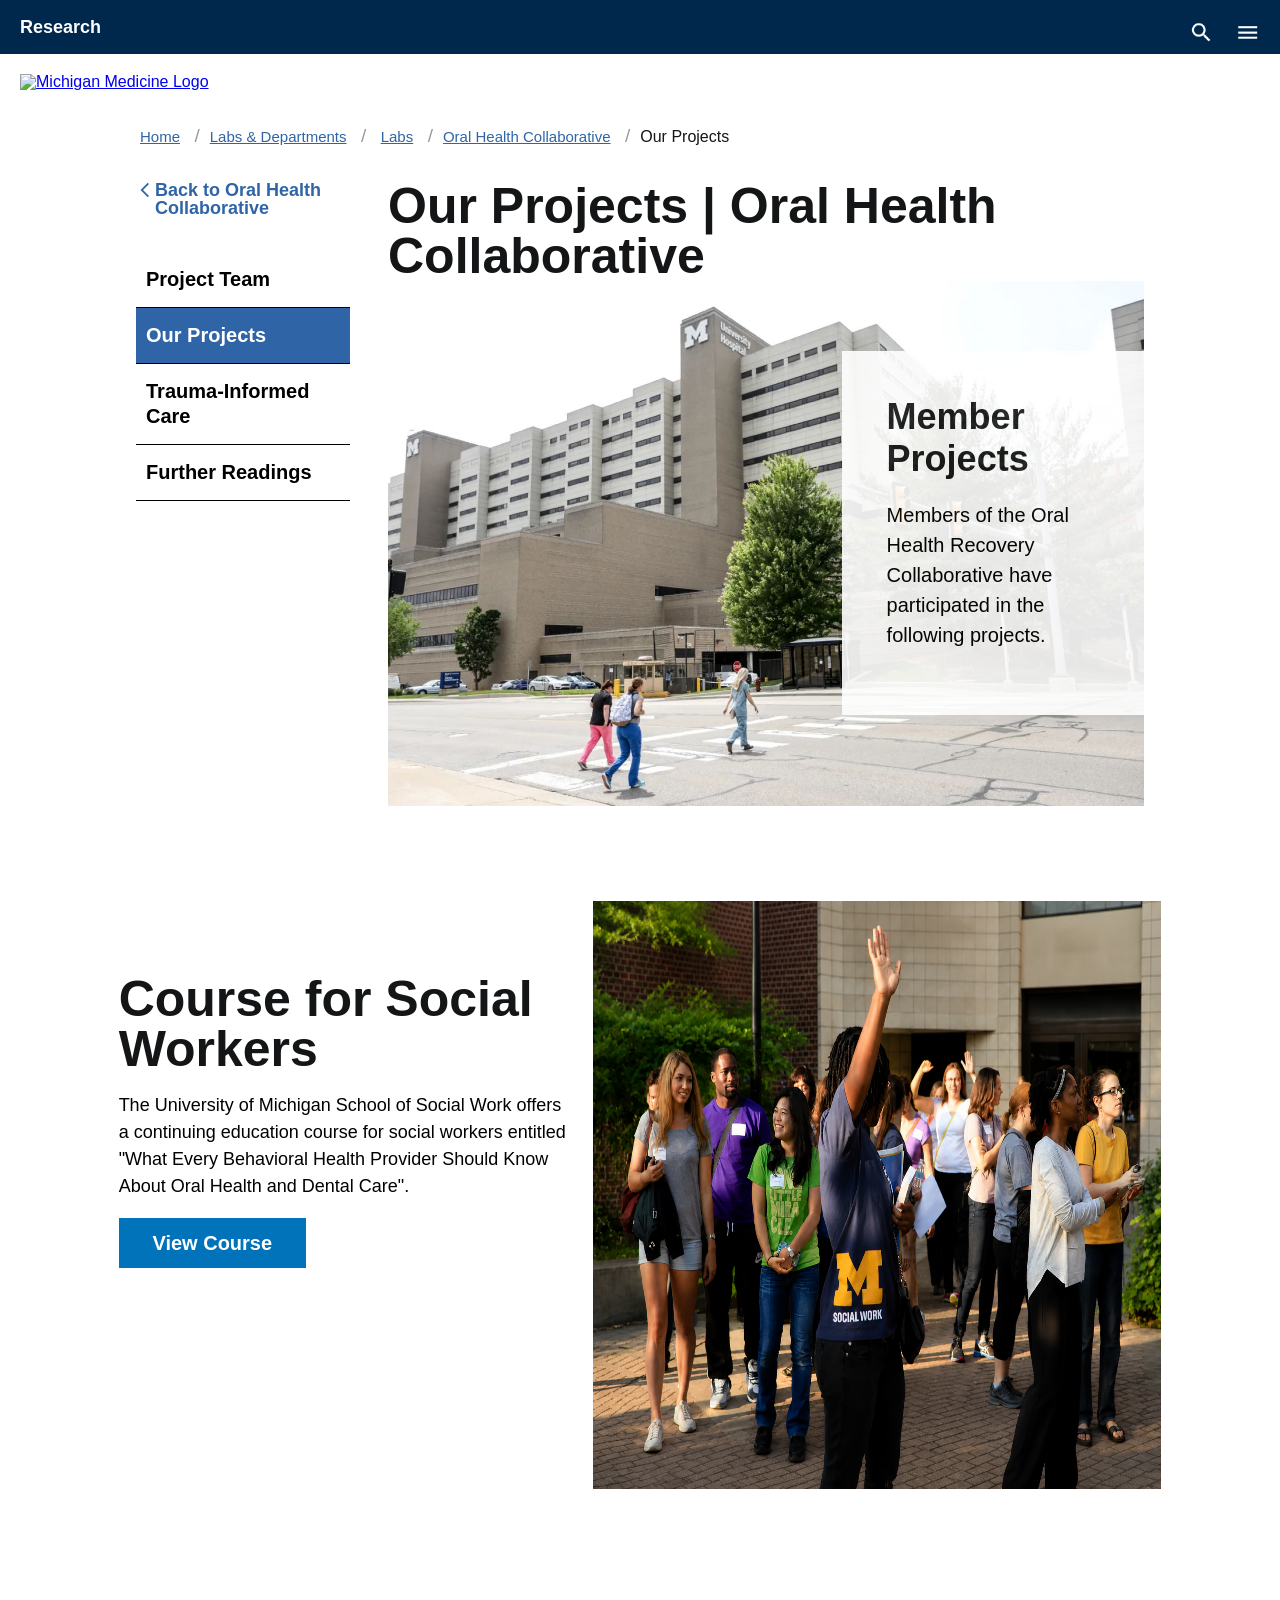
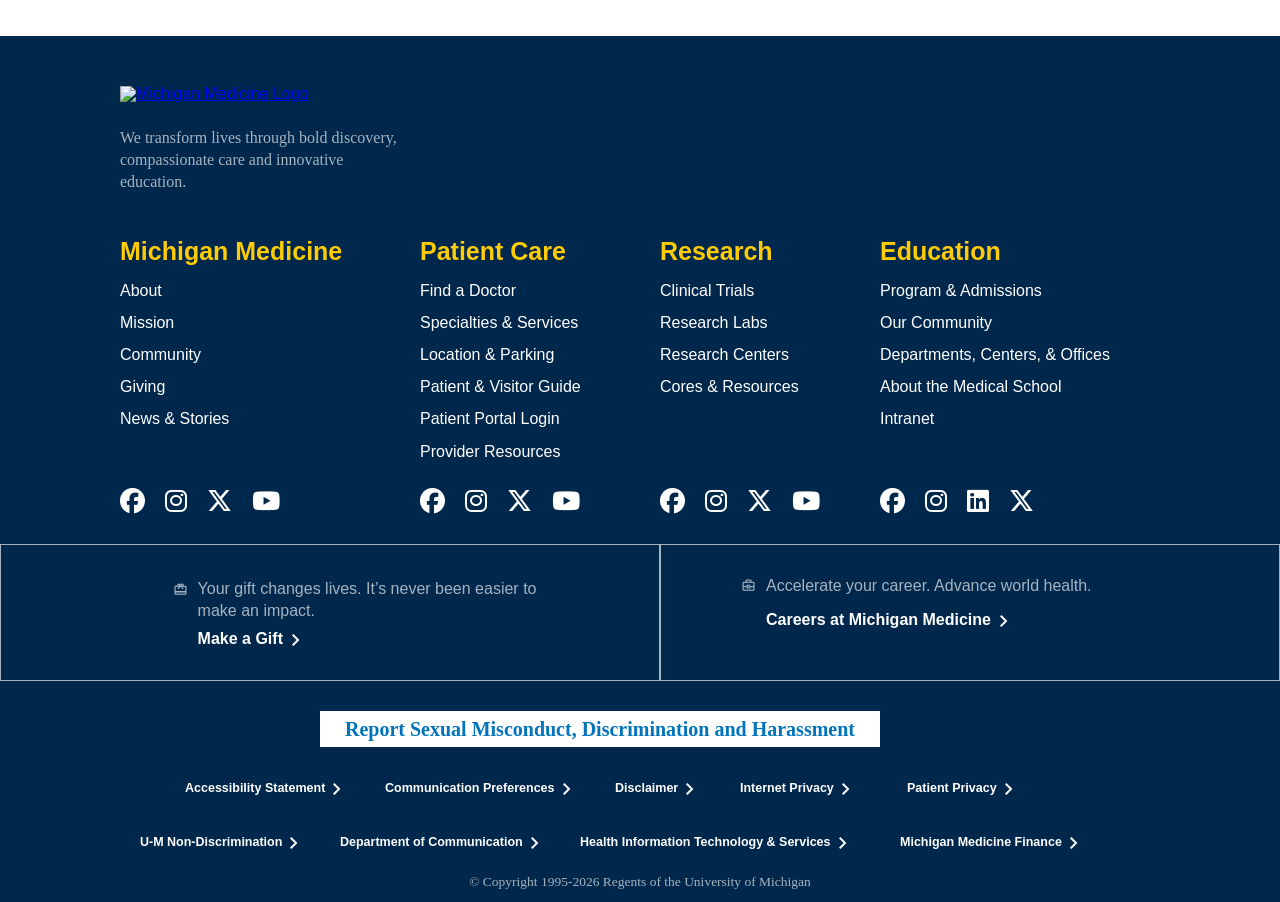
==== projects.html @ f8be5706 "Got started on the projects page" ====
<!DOCTYPE html>
<html lang="en">
<head>
    <meta charset="UTF-8">
    <meta name="viewport" content="width=device-width, initial-scale=1.0">
    <link href="https://cdnjs.cloudflare.com/ajax/libs/font-awesome/5.15.4/css/all.min.css" rel="stylesheet">
    <link rel="stylesheet" href="css/html5reset.css">
    <link rel="stylesheet" href="css/style.css">
    <link rel="stylesheet" href="css/child_style.css">
    <link rel="stylesheet" href="css/projects.css">
    <link rel="stylesheet" href="https://fonts.googleapis.com/css2?family=Material+Symbols+Outlined:opsz,wght,FILL,GRAD@24,400,0,0&icon_names=arrow_back_ios_new,auto_stories,biotech,business_center,clinical_notes,dentistry,diversity_3,keyboard_arrow_right,redeem" />
    <link rel="stylesheet" href="https://cdnjs.cloudflare.com/ajax/libs/font-awesome/6.7.2/css/all.min.css">
    <title>Team Page</title>
</head>
<body>
    <div class="skip"><a href="#main">Skip to Main Content</a></div>
    <header>
        <nav id="top_nav">
            <ul>
                <li><a href = "https://www.uofmhealth.org/" class="patient_care">Research</a></li>
                <li><img src="images/search_menu.png" style="height: 30px; float:right; margin-bottom: 50px; margin-right: 15px;"/></li>
            </ul>
        </nav>
    <a id="header_img" href="https://medresearch.umich.edu/"><img src="https://medresearch.umich.edu/themes/custom/outline_frontend/logo-research.svg" alt="Michigan Medicine Logo"class="med_logo" style="max-width: 90%;"/></a>
    </header>
    <main id="main">
      <div>
       <nav id="site_nav">
        <ul>
          <li><a href="https://www.uofmhealth.org/" style="text-decoration: underline;">Home</a> </li>
          <li><a href="https://medresearch.umich.edu/labs-departments" style="text-decoration: underline;">Labs & Departments</a> </li>
          <li><a href="https://medresearch.umich.edu/labs-departments/labs" style="text-decoration: underline;">Labs</a> </li>
          <li><a href="index.html" style="text-decoration: underline;">Oral Health Collaborative</a> </li>
          <li id="current"><di>Our Projects</di></li>
        </ul>
       </nav>
      </div>
      <div class="child_summary">
        <div class="project_nav">
            <a id="home_nav_link" href="index.html"><div id="home_nav"><span id="home_arrow" class="material-symbols-outlined">arrow_back_ios_new</span><h2 id="home_nav_text">Back to Oral Health Collaborative</h2></div></a>
            <ul class="nav_list">
                <li><a href="team.html">Project Team</a></li>
                <li class="current_page"><a href="#">Our Projects</a></li>
                <li><a href="trauma.html">Trauma-Informed Care</a></li>
                <li><a href="reading.html">Further Readings</a></li>
            </ul>
        </div>
        <div id="main_summary">
            <h1 id="page_title">Our Projects | Oral Health Collaborative</h1>
            <div id="child_info"><h2>Member Projects</h2> <p>Members of the Oral Health Recovery Collaborative have participated in the following projects.</p></div>
            <img id ="child_img" src="images/hospital image 2.jpg" alt="University Hospital Building."  style="width:100%"/>
        </div>
      </div>
     <div id="main_content"> 
      <div class="sec_info" id="info_1">
        <h1> Course for Social Workers</h1>
        <p>The University of Michigan School of Social Work offers a continuing education course for social workers entitled "What Every Behavioral Health Provider Should Know About Oral Health and Dental Care". </p>
         <a class="button_link" href="https://ssw.umich.edu/r/oralhealth">View Course</a>
      </div>
      <img class="link_img" id="img_1" src="images/social_work_2.png">
     </div>
    </main>
    <footer>
      <a id ="footer_img" href="https://medresearch.umich.edu/"><img src="https://www.uofmhealth.org/themes/custom/outline_frontend/mm-logo-white-text.svg" alt="Michigan Medicine Logo"style="width:100%;height:auto;"/></a>
      <p id="footer_desc">We transform lives through bold discovery, compassionate care and innovative education.</p>
      <div class="footer_links" id="footer_links1" >
       <a class="footer_link" href="https://www.michiganmedicine.org/?pk_vid=21d62dbc5dc6ab0d1781115721bd1e54">Michigan Medicine</a>
       <ul>
         <li><a class="footer_list_link" href="https://www.michiganmedicine.org/about-us?pk_vid=21d62dbc5dc6ab0d1781124809df3d0a">About</a></li>
         <li><a class="footer_list_link" href="https://www.michiganmedicine.org/michigan-medicine-mission?pk_vid=21d62dbc5dc6ab0d1781126152df3d0a">Mission</a></li>
         <li><a class="footer_list_link" href="https://www.michiganmedicine.org/community?pk_vid=21d62dbc5dc6ab0d1781126243df3d0a">Community</a></li>
         <li><a class="footer_list_link" href="https://www.michiganmedicine.org/giving?pk_vid=21d62dbc5dc6ab0d1781126370df3d0a">Giving</a></li>
         <li><a class="footer_list_link" href="https://www.michiganmedicine.org/giving?pk_vid=21d62dbc5dc6ab0d1781126370df3d0a">News & Stories</a></li>
       </ul>
       <di class="social_media"><a href="https://www.facebook.com/MichiganMedicine/?ref=page_internal"><i class="fa-brands fa-facebook"></i></a><a href="https://www.instagram.com/umichmedicine/"><i class="fa-brands fa-instagram"></i></a><a href="https://twitter.com/umichmedicine"><i class="fa-brands fa-x-twitter"></i></a><a href="https://www.youtube.com/c/MichiganMedicine"><i class="fa-brands fa-youtube"></i></a></di>
      </div>
      <div class="footer_links" id="footer_links2">
       <a class="footer_link" href="https://www.michiganmedicine.org/?pk_vid=21d62dbc5dc6ab0d1781115721bd1e54">Patient Care</a>
       <ul>
         <li><a class="footer_list_link" href="https://www.uofmhealth.org/find-a-doctor">Find a Doctor</a></li>
         <li><a class="footer_list_link" href="https://www.uofmhealth.org/our-care/specialties-services">Specialties & Services</a></li>
         <li><a class="footer_list_link" href="https://www.uofmhealth.org/locations-parking">Location & Parking</a></li>
         <li><a class="footer_list_link" href="https://www.uofmhealth.org/patients-visitors">Patient & Visitor Guide</a></li>
         <li><a class="footer_list_link" href="https://www.myuofmhealth.org/MyChart-PRD/Authentication/Login">Patient Portal Login</a></li>
         <li><a class="footer_list_link" href="https://www.uofmhealth.org/provider-resources">Provider Resources</a></li>
       </ul>
       <div class="social_media"><a href="https://www.facebook.com/MichiganMedicine/?ref=page_internal"><i class="fa-brands fa-facebook"></i></a><a href="https://www.instagram.com/umichmedicine/"><i class="fa-brands fa-instagram"></i></a><a href="https://twitter.com/umichmedicine"><i class="fa-brands fa-x-twitter"></i></a><a href="https://www.youtube.com/c/MichiganMedicine"><i class="fa-brands fa-youtube"></i></a></div>
      </div>
      <div class="footer_links" id="footer_links3">
       <a class="footer_link" href="https://medresearch.umich.edu/?pk_vid=21d62dbc5dc6ab0d1781129805df3d0a">Research</a>
       <ul>
         <li><a class="footer_list_link" href="https://medresearch.umich.edu/clinical-studies?pk_vid=21d62dbc5dc6ab0d1781129829df3d0a">Clinical Trials</a></li>
         <li><a class="footer_list_link" href="https://medresearch.umich.edu/labs-departments/labs?pk_vid=21d62dbc5dc6ab0d1781129979df3d0a">Research Labs</a></li>
         <li><a class="footer_list_link" href="https://medresearch.umich.edu/labs-departments/centers?pk_vid=21d62dbc5dc6ab0d1781130018df3d0a">Research Centers</a></li>
         <li><a class="footer_list_link" href="https://medresearch.umich.edu/office-research/cores-resources?pk_vid=21d62dbc5dc6ab0d1781130071df3d0a">Cores & Resources</a></li>
       </ul>
       <div class="social_media"><a href="https://www.facebook.com/MichiganMedicine/?ref=page_internal"><i class="fa-brands fa-facebook"></i></a><a href="https://www.instagram.com/umichmedicine/"><i class="fa-brands fa-instagram"></i></a><a href="https://twitter.com/umichmedicine"><i class="fa-brands fa-x-twitter"></i></a><a href="https://www.youtube.com/c/MichiganMedicine"><i class="fa-brands fa-youtube"></i></a></div>
      </div>
      <div class="footer_links" id="footer_links4">
       <a class="footer_link" href="https://medschool.umich.edu/?pk_vid=21d62dbc5dc6ab0d1781142995df3d0a">Education</a>
       <ul>
         <li><a class="footer_list_link" href="https://medschool.umich.edu/programs-admissions?pk_vid=21d62dbc5dc6ab0d1781143026df3d0a">Program & Admissions</a></li>
         <li><a class="footer_list_link" href="https://medschool.umich.edu/our-community?pk_vid=21d62dbc5dc6ab0d1781143242df3d0a">Our Community</a></li>
         <li><a class="footer_list_link" href="https://medschool.umich.edu/departments-centers-offices?pk_vid=21d62dbc5dc6ab0d1781143690df3d0a">Departments, Centers, & Offices</a></li>
         <li><a class="footer_list_link" href="https://medschool.umich.edu/about-university-michigan-medical-school?pk_vid=21d62dbc5dc6ab0d1781143901df3d0a">About the Medical School</a></li>
         <li><a class="footer_list_link" href="https://umhealth.sharepoint.com/sites/msa">Intranet</a></li>
       </ul>
       <div class="social_media"><a href="https://www.facebook.com/MichiganMedicine/?ref=page_internal"><i class="fa-brands fa-facebook"></i></a><a href="https://www.instagram.com/umichmedicine/"><i class="fa-brands fa-instagram"></i></a><a href="https://www.linkedin.com/company/university-of-michigan-medical-school"><i class="fa-brands fa-linkedin"></i></a><a href="https://twitter.com/umichmedicine"><i class="fa-brands fa-x-twitter"></i></a></div>
      </div>
      <div id="donation_link"><a href="https://www.michiganmedicine.org/giving/areas-support"><span id="donation_icon"class="material-symbols-outlined">redeem</span><p>Your gift changes lives. It’s never been easier to make an impact.</p><h3 class="middle_links" id="gift_text">Make a Gift<span class="material-symbols-outlined" id="gift_arrow">keyboard_arrow_right</span></h3></a></div>
      <div id="career_link"><a href="https://www.michiganmedicine.org/careers-michigan-medicine"><span id="career_icon" class="material-symbols-outlined">business_center</span><p>Accelerate your career. Advance world health.</p><h3 class="middle_links" id="career_text">Careers at Michigan Medicine<span class="material-symbols-outlined" id="career_arrow">keyboard_arrow_right</span></h3></a></div>
      <div id="harrassment_link"><a href="https://www.uofmhealth.org/contact-us/compliments-concerns"><h2 id="harrassment_text">Report Sexual Misconduct, Discrimination and Harassment</h2></a></div>
      <div class="last_links" id="accessibility_link"><a href="https://www.michiganmedicine.org/accessibility-statement"><h3 id="accessibility_text" class="bottom_links">Accessibility Statement<span class="material-symbols-outlined" id="accessibility_arrow">keyboard_arrow_right</span></h3></a></div>
      <div class="last_links" id="communication_link"><a href="https://www.michiganmedicine.org/managing-communication-preferences"><h3 id="communication_text" class="bottom_links">Communication Preferences<span class="material-symbols-outlined" id="communication_arrow">keyboard_arrow_right</span></h3></a></div>
      <div class="last_links" id="disclaimer_link"><a href="https://www.michiganmedicine.org/disclaimer"><h3 id="disclaimer_text" class="bottom_links">Disclaimer<span class="material-symbols-outlined" id="disclaimer_arrow">keyboard_arrow_right</span></h3></a></div>
      <div class="last_links" id="internet_link"><a href="https://www.michiganmedicine.org/internet-privacy-statement"><h3 id="internet_text" class="bottom_links">Internet Privacy<span class="material-symbols-outlined" id="internet_arrow">keyboard_arrow_right</span></h3></a></div>
      <div class="last_links" id="patient_link"><a href="https://www.uofmhealth.org/patients-visitors/patients/patient-privacy/notice-privacy-practices"><h3 id="patient_text" class="bottom_links">Patient Privacy<span class="material-symbols-outlined" id="patient_arrow">keyboard_arrow_right</span></h3></a></div>
      <div class="last_links" id="discrimination_link"><a href="https://spg.umich.edu/policy/201.35?pk_vid=f0e337a08892c6ad1746113472f3ca39"><h3 id="discrimination_text" class="bottom_links">U-M Non-Discrimination<span class="material-symbols-outlined" id="discrimination_arrow">keyboard_arrow_right</span></h3></a></div>
      <div class="last_links" id="department_link"><a href="https://www.michiganmedicine.org/michigan-medicine-department-communication"><h3 id="department_text" class="bottom_links">Department of Communication<span class="material-symbols-outlined" id="department_arrow">keyboard_arrow_right</span></h3></a></div>
      <div class="last_links" id="health_link"><a href="https://www.michiganmedicine.org/health-information-technology-services"><h3 id="health_text" class="bottom_links">Health Information Technology & Services<span class="material-symbols-outlined" id="health_arrow">keyboard_arrow_right</span></h3></a></div>
      <div class="last_links" id="finance_link"><a class="bottom_a" href="https://www.michiganmedicine.org/michigan-medicine-finance"><h3 id="finance_text" class="bottom_links">Michigan Medicine Finance<span class="material-symbols-outlined" id="finance_arrow">keyboard_arrow_right</span></h3></a></div>
      <p id="copyright_text"></p>
    </footer>
    <script>
      const harrassmentLink = document.getElementById('harrassment_link');
      const harassmentText = document.getElementById('harrassment_text');
      const copyrightText = document.getElementById('copyright_text');
      const homeNavLink = document.getElementById('home_nav_link');
      const homeNavText = document.getElementById('home_nav_text');
      const homeNavArrow = document.getElementById('home_arrow');
      const bottomLinks=document.querySelectorAll('.bottom_links');
      const middleLinks = document.querySelectorAll('.middle_links');
      middleLinks.forEach(link=>link.addEventListener('mouseenter',()=>{
        link.childNodes[1].style.paddingLeft="10px"
      }))
      middleLinks.forEach(link=>link.addEventListener('mouseleave',()=>{
        link.childNodes[1].style.paddingLeft="1px"
      }))
      bottomLinks.forEach(link=>link.addEventListener('mouseenter',()=>{
          link.childNodes[1].style.paddingLeft="5px";
      }))
      bottomLinks.forEach(link=>link.addEventListener('mouseleave',()=>{
          link.childNodes[1].style.paddingLeft="0px";
      }))
      middleLinks.forEach(link => {
       const anchor = link.closest('a');
       anchor.addEventListener('focus', () => {
        link.childNodes[1].style.paddingLeft = "10px";
       });
       anchor.addEventListener('blur', () => {
        link.childNodes[1].style.paddingLeft = "1px";
       });
      });
      bottomLinks.forEach(link => {
       const anchor = link.closest('a');
       anchor.addEventListener('focus', () => {
        link.childNodes[1].style.paddingLeft = "5px";
       });
       anchor.addEventListener('blur', () => {
        link.childNodes[1].style.paddingLeft = "0px";
       });
      });
      homeNavLink.addEventListener('mouseenter',()=>{
        homeNavArrow.style.marginLeft="-10px";
        homeNavArrow.style.color="#131516"
        homeNavText.style.color="#131516"
        homeNavText.style.textDecoration="underline";
      })
      homeNavLink.addEventListener('mouseleave',()=>{
        homeNavArrow.style.marginLeft="0px";
        homeNavArrow.style.color="#2F65A7"
        homeNavText.style.color="#2F65A7"
        homeNavText.style.textDecoration="none"
      })
       homeNavLink.addEventListener('focus',()=>{
        homeNavText.style.outlineColor="#4299E1"; 
        homeNavText.style.outlineOffset= "0px"; 
        homeNavText.style.outlineStyle= "solid";
        homeNavText.style.outlineWidth= "2.66667px";
        homeNavArrow.style.marginLeft="-10px";
        homeNavArrow.style.color="#131516"
        homeNavText.style.color="#131516"
        homeNavText.style.textDecoration="underline";
      })
      homeNavLink.addEventListener('blur',()=>{
        homeNavText.style.outlineStyle= "none";
        homeNavArrow.style.marginLeft="0px";
        homeNavArrow.style.color="#2F65A7"
        homeNavText.style.color="#2F65A7"
        homeNavText.style.textDecoration="none"
      })
      harrassmentLink.addEventListener('mouseenter',()=>{
        harassmentText.style.color="white"
        harassmentText.style.textDecoration="underline"
      })
      harrassmentLink.addEventListener('mouseleave',()=>{
        harassmentText.style.color="#0174BC"
        harassmentText.style.textDecoration="none"
      })
      harrassmentLink.addEventListener('focusin',()=>{
        harassmentText.style.color="white"
        harassmentText.style.textDecoration="underline"
      })
      harrassmentLink.addEventListener('focusout',()=>{
        harassmentText.style.color="#0174BC"
        harassmentText.style.textDecoration="none"
      })
      const copyright_year = `© Copyright 1995-${Date().slice(11,15)} Regents of the University of Michigan`;
      copyrightText.innerHTML = copyright_year;

      const siteNav = document.getElementById('site_nav')
      let isClicked = false;
      function checkWidth() {
        if (window.innerWidth <= 1000 && !isClicked) {
            siteNav.innerHTML="<ul><li id='hidden_content' onClick='changeText()'><a href='#'>. . .</a></li><li><a href='index.html' style='text-decoration: underline;''>Oral Health Collaborative</a> </li><li id='current'><di>Our Projects</di></li></ul>"
        } else {
           siteNav.innerHTML="<ul><li><a href='https://www.uofmhealth.org/'' style='text-decoration: underline;''>Home</a> </li><li><a href='https://medresearch.umich.edu/labs-departments' style='text-decoration: underline;''>Labs & Departments</a> </li> <li><a href='https://medresearch.umich.edu/labs-departments/labs' style='text-decoration: underline;''>Labs</a> </li><li><a href='index.html' style='text-decoration: underline;''>Oral Health Collaborative</a> </li><li id='current'><di>Our Projects</di></li></ul>";
        }
      }
      window.addEventListener("resize", checkWidth);
      checkWidth();
      function changeText(){
        isClicked = true;
        siteNav.innerHTML="<ul><li><a href='https://www.uofmhealth.org/'' style='text-decoration: underline;''>Home</a> </li><li><a href='https://medresearch.umich.edu/labs-departments' style='text-decoration: underline;''>Labs & Departments</a> </li> <li><a href='https://medresearch.umich.edu/labs-departments/labs' style='text-decoration: underline;''>Labs</a> </li><li><a href='index.html' style='text-decoration: underline;''>Oral Health Collaborative</a> </li><li id='current'><di>Our Projects</di></li></ul>";
      }
    </script>
</body>
</html>
---- css/style.css ----
.skip a{
     top: -65px;
     position: absolute;
}
.skip a:focus{
     top: 25px;
     position: absolute;
}
nav ul{
        text-align: left;
        padding-left: 20px;
}
nav ul a{
        font-size: 18px;
}
a:focus{
  outline-color: rgb(66, 153, 225);
  outline-offset: 0px; 
  outline-style: solid;
  outline-width: 2.66667px;
}
div:focus{
  outline-color: rgb(66, 153, 225);
  outline-offset: 0px; 
  outline-style: solid;
  outline-width: 2.66667px;
}
li:focus{
   outline-color: rgb(66, 153, 225);
   outline-offset:4.66667px;
   outline-style: solid;
   outline-width: 2.66667px;
}
.bottom_links a:focus{
   outline-color: rgb(66, 153, 225);
   outline-offset:4.66667px;
   outline-style: solid;
   outline-width: 2.66667px;
}
#header_img{
    display: inline-block;
}
#accessibility_link a,
#communication_link a,
#disclaimer_link a,
#internet_link a,
#patient_link a,
#discrimination_link a,
#department_link a,
#health_link a,
#finance_link a,
#harrassment_link a{ 
    display: inline-block;
    text-decoration: none;
}

#top_nav{
  background-color: #00274C;
  padding: 2px 0; 
  text-align: center;
}
#site_nav li a{
    font-size: 15px;
}
#site_nav li a:hover{
    color:#131516
}
#site_nav li::after{
  content: "/";
  margin: 0 10px;
  color: #989C97;
  font-size: 19px;
}
#site_nav #current::after{
    content: none;
}
#site_nav{
  padding-left: 120px;
  padding-bottom: 10px;
}
#site_nav a{
    color: #2f65a7;
    font-weight: normal;
}
#more_resources{
    font-weight: bold;
    overflow: hidden;
    float: inline-end;
    padding-right: 397px;
}
.med_logo{
    margin:20px;
}
.med_logo:focus{
   outline-color: rgb(66, 153, 225);
   outline-offset:4.66667px;
   outline-style: solid;
}
#title_hero{
    display: grid;
    grid-template-columns: 1fr 1fr .5fr 1fr 1fr 1fr 1fr 1fr;
    grid-template-rows: min-content min-content min-content; 
    padding-left: 25px;
    justify-items: end;
    align-items: start;
}
#title_text{
    padding:15px;
    grid-column:1/span 3;
    grid-row: 2/span 1;
    padding-left: 10px;
    z-index: 1;
    background-color: white;
    text-align: left;
}
.page_title{
    color: #2f65a7;
    font-size: 50px;
    padding-bottom: 5px;
}
.page_subtitle{
    padding-top: 10px;
    font-size: 20px;
    color: #131516;
}
.hero_image{
    grid-column:1/-1;
    grid-row: 1/4;
    padding-right: 20px;
    width:85%;
    height: 100%;
}
.title_description{
    color: #131516;
    font-size: 20px; 
    line-height: 33px; 
    margin: 0px;
}
#project_info{
    padding-left:120px;
    padding-top: 60px;
    padding-right:120px;
}
#info_title{
    font-size: 45px;
}
.info_description{
   padding-top: 20px;
   font-size: 20px; 
   line-height: 33px; 
}
#project_inquiries{
   padding-top: 30px;
   font-size: 20px; 
   line-height: 33px; 
   padding-left: 50px; 
   list-style-type: none;
}
#project_inquiries li{
    color: #131516;
    font-size: 20px;
    line-height: 33px;
    padding-bottom: 20px;
}
#project_inquiries li:last-child{
    padding-bottom: 75px;
}

#project_links{
    background-color: #eaf2f4;
    display: grid;
    grid-template-columns: .5fr .5fr .5fr .5fr .25fr .5fr .5fr .5fr .25fr .5fr .5fr .5fr .25fr .5fr .5fr .5fr .5fr;
    grid-template-rows: min-content min-content .10fr;
    row-gap: 25px;
}
#links_title{
    grid-column: 2/span 10;
    text-align: left;
    font-size: 45px;
    padding-top: 55px;
}
.link_card{
    background-color: white;
    text-align: left;
    padding: 40px; 
    transition: 0.5s;
    position: relative;
    text-decoration: none;
    color:rgb(0, 39, 76);
}
.link_card:focus{
    background-color: rgb(1, 116, 188);
    color: white;
}
.link_card:hover{
    background-color: rgb(1, 116, 188);
    color: white;
}
.link_card:visited{
     text-decoration: none;
}
.link_card h3{
    font-size: 20px;
}
.link_card p{
    font-size: 20px; 
    line-height: 25px;
}

#link_1{
    grid-column: 2/span 3;
}
#link_2{
    grid-column: 6/ span 3;
}
#link_3{
    grid-column: 10/ span 3;
}
#link_4{
    grid-column: 14/span 3;
}

.link_card .material-symbols-outlined {
  font-variation-settings:
  'FILL' 0,
  'wght' 400,
  'GRAD' 0,
  'opsz' 48;
  font-size: 65px;
  padding-bottom: 20px;

}
#forward_arrow{
    background-color: rgb(1, 116, 188);
    color: white; 
    font-size: 30px;
    padding:8px;
    position: absolute;
    bottom:0;
    right:0;
}
footer{
    background-color: #00274C;
    display: grid;
    grid-template-columns: .3fr .5fr .25fr .30fr .3fr .55fr .5fr .5fr;
    grid-template-rows: min-content min-content 1fr .5fr min-content min-content min-content min-content;
    row-gap:30px;
}
#footer_img{
    grid-column: 2/span 2;
    grid-row:0/1;
    align-self: center;
    margin-top: 50px;
}
#footer_desc{
    color: rgba(255,255,255,.65);
    grid-column:2/span 2;
    grid-row: 2/span 1; 
    line-height: 22px;
    margin-top: -5px;
    margin-right: 20px;
    font-family: Roboto, "sans-serif";
}
footer ul{
    list-style-type: none;
    padding-left: 0px;
    text-align: left; 
    padding-bottom: 25px;
}
footer li{
   margin-bottom: 10px;
}
.footer_links{
    position: relative;
}
#footer_links1{
    grid-column: 2/ span 2;
    grid-row:3/ span 1;
}
#footer_links2{
    grid-column: 4/ span 2;
    grid-row:3/ span 1;
}
#footer_links3{
    grid-column: 6/ span 2;
    grid-row:3/ span 1;
}
#footer_links4{
    grid-column: 7/ span2;
    grid-row:3/span 1
}
.footer_link{
    color: #FFCB05;
    font-size: 25px;
    text-decoration-line: none;
    text-decoration-style: solid;
    font-style:Roboto, "sans-serif";
    font-weight: 700;
} 
.footer_list_link{
 color: white;
 text-decoration-style: solid;
 text-decoration-line: none;
 text-decoration-thickness: auto;
 font-size: 16px;
 line-height: 22.14px;

}
footer a:hover{
    text-decoration-line: underline;
}
.social_media{
    position: absolute;
    bottom: 0;
    font-size: 25px;
}
.social_media a{
   color:white; 
   margin-right: 20px;
   font-weight: 0;
}
#donation_link{
    grid-column: 1/ span 5;
    grid-row: 4/span 1;
    border: .5px solid rgba(255,255,255,.65);
    border-width: .5px;
    display: flex;
    align-items: center;
    justify-content: center;
}
#donation_link p{
    color: rgba(255,255,255,.65);
    line-height: 22px;
    grid-column: 2;
    grid-row: 1;
}
#donation_link a{
    display: grid;
    grid-template-columns: auto 1fr auto;
    grid-template-rows: auto auto;
    align-items: center;
    justify-content: center;
    width: 60%;
    margin-top:15px;
    margin-left: 80px;
    margin-bottom: 25px;
    gap: 5px;
    text-decoration: none;
}
#donation_link a:hover{
    text-decoration: none;
}
#donation_icon{
    color: rgba(255,255,255,.65);
    font-size: 15px;
    grid-column: 1;
    grid-row: 1;
    margin-bottom: 22px;
    margin-right: 5px;
}
#donation_link h3{
    grid-column: 2;
    grid-row: 2;
    margin-top: -15px;
    color: white;
}
#gift_arrow{
    padding-left: 1px;
    vertical-align: middle;
    transition: 0.25s;
}
#gift_text{
    display: inline-block;
}
#gift_text:hover {
    text-decoration: underline;
}
#career_link{
    grid-column: 6/-1;
    grid-row: 4/ span 1;
    border: .5px solid rgba(255,255,255,.65);
    border-width: .5px;
    display: flex;
    align-items: center;
    justify-content: start;
}
#career_link a{
    display: grid;
    grid-template-columns: auto 1fr auto;
    grid-template-rows: auto auto;
    align-items: center;
    justify-content: center;
    width: 60%;
    margin-top:15px;
    margin-left: 80px;
    margin-bottom: 45px;
    gap: 5px;
    text-decoration: none;
}
#career_link a:hover{
    text-decoration: none;
}
#career_link p{
    color: rgba(255,255,255,.65);
    line-height: 15px;
    grid-column: 2;
    grid-row: 1;
}
#career_icon{
    color: rgba(255,255,255,.65);
    font-size: 15px;
    grid-column: 1;
    grid-row: 1;
    padding-right: 5px;
}
#career_link h3{
    grid-column: 2;
    grid-row: 2;
    margin-top: -5px;
    color: white;
}
#career_arrow{
    padding-left: 1px;
    vertical-align: middle;
    transition: 0.25s;
}
#career_text:hover{
    text-decoration: underline;
}
#harrassment_link{
    grid-column: 3/7;
    grid-row:5/span 1;
    background-color: white;
    text-align: center;
    transition: 0.5s;
}
#harrassment_link:hover{
    background-color: rgb(1, 116, 188);
}
#harrassment_link a{
    text-decoration: none;
}
#harrassment_link:focus-within{
    background-color: rgb(1, 116, 188);
}
#harrassment_text{
    font-family: Roboto, "sans-serif";
    font-size: 20px;
    padding:8px;
    color: rgb(1, 116, 188);
    transition: 0.5s;
}
.bottom_links{
    color:white;
    font-weight: 700;
    font-size: 12.5px;
    margin-left: 20px;
    vertical-align: middle;
}
.bottom_a{
  text-decoration: none;
}
.bottom_links:hover{
    text-decoration: underline;
    text-decoration-style: solid;
    text-decoration-thickness: 1px; 
    text-underline-offset: 1px;
}
#accessibility_link{
    grid-row:6;
    grid-column:2/span 2;
    margin-left: 45px;
}
#accessibility_link a{
    text-decoration: none;
}
#accessibility_arrow{
    vertical-align: middle;
    transition: 0.25s;
}
#communication_link{
    grid-row: 6;
    grid-column:3/span 3;
    margin-left: 45px;
}
#communication_link a{
    text-decoration: none;
}
#communication_arrow{
    vertical-align: middle;
    transition: 0.25s;
}
#disclaimer_link{
    grid-row: 6;
    grid-column:5/span 2;
    margin-left: 55px;
}
#disclaimer_link a{
    text-decoration: none;
}
#disclaimer_arrow{
    padding-left: 0px;
    vertical-align: middle;
    transition: 0.25s;
}
#internet_link{
    grid-row: 6;
    grid-column:6/span 2;
    margin-left: 60px;
}
#internet_link a{
    text-decoration: none;
}
#internet_arrow{
    vertical-align: middle;
    transition: 0.25s;
}
#patient_link{
    margin-left: 7px;
    grid-row: 6;
    grid-column:7/span 2;
}
#patient_link a{
    text-decoration: none;
}
#patient_arrow{
    vertical-align: middle;
    transition: 0.25s;
}
#discrimination_link{
    grid-row: 7;
    grid-column:2/span 2;
}
#discrimination_link a{
    text-decoration: none;
}
#discrimination_arrow{
    vertical-align: middle;
    transition: 0.25s;
}
#department_link{
    grid-row: 7;
    grid-column:3/span 3;
}
#department_link a{
    text-decoration: none;
}
#department_arrow{
    vertical-align: middle;
    transition: 0.25s;
}
#health_link{
    margin-left: 20px;
    grid-row: 7;
    grid-column:5/span 3;
}
#health_link a{
    text-decoration: none;
}
#health_arrow{
    vertical-align: middle;
    transition: 0.25s;
}
#finance_link{
    grid-row: 7;
    grid-column:7/-1;
}
#finance_arrow{
    vertical-align: middle;
    transition: 0.25s;
}
#copyright_text{
    grid-row:8;
    grid-column: 1/-1;
    text-align: center;
    color: rgba(255,255,255,.65);
    font-family: Roboto, "sans-serif"; 
    font-size: 13.5px;
    margin-top: -10px;

}
#hidden_content{
    color:rgb(1, 116, 188);
}
#hidden_content:hover{
     color:#00274C;
     cursor: pointer;
}
@media only screen and (max-width:1000px){
    #title_hero{
    display: grid;
    grid-template-columns: 1fr 1fr 1fr 1fr 1fr 1fr 1fr;
    grid-template-rows: min-content min-content; 
    }
    .hero_image{
        grid-column: 0/-1;
        grid-row:1;
        width: 100%;
        height:100%;
        padding-right: 0px;
    }
    #title_text{
        grid-column: 2/7;
        grid-row:2;
        margin-top:-25px;
    }
    .page_title{
        font-size: 32px;
    }
    .page_subtitle{
       font-size: 16px;
    }
    #site_nav{
        padding-left: 0px;
        text-align: left;
    }
    #project_info{
        padding:15px;
        font-size: 18px;
    }
    #project_inquries{
        margin-top: 15px;
        margin-bottom: 15px;
    }
    #project_inquiries li{
        font-size: 18px;
        line-height: 25px;
    }
    #info_title{
        font-size: 36px;
    }
    #project_links{
        grid-template-rows: min-content min-content min-content min-content min-content min-content;
        padding-bottom: 25px;
    }
    #links_title{
        grid-row: 1;
        grid-column: 1/-1;
        margin-left: 15px;
    }
    .link_card{
        padding:25px;
    }
    #link_1{
      grid-row: 2;
      grid-column: 2/17;
    }
    #link_2{
      grid-row:3;
      grid-column: 2/17;
    }
    #link_3{
      grid-row:4;
      grid-column: 2/17;
    }
    #link_4{
      grid-row:5;
      grid-column: 2/17;
    }
    footer{
        grid-template-rows: repeat(17, min-content);
        row-gap:15px;
    }
    #footer_img{
       grid-column: 2/6;
    }
    #footer_desc{
       grid-column: 2/5;
    }
    #footer_links1{
      grid-column: 2/6;
      grid-row:3;
    }
    #footer_links2{
      grid-column: 6/-1;
      grid-row:3;
    }
    #footer_links3{
      grid-column: 2/6;
      grid-row:4;
    }
    #footer_links4{
      grid-column: 6/-1;
      grid-row:4;
    }
    .footer_link{
        font-size: 18px;
    }
    .footer_list_link{
        font-size: 16px;
        line-height: 22px;
    }
    #donation_link{
        grid-row: 5;
        grid-column: 1/-1;
        justify-content: start;
    }
    #donation_link a{
        margin-left: 40px;
    }
    #career_link{
        grid-row: 6;
        grid-column: 1/-1;
        margin-top:-15px;
    }
     #career_link a{
        margin-left: 40px;
     }
    #harrassment_link{
        grid-row: 7;
        grid-column: 2/span 6;
    }
    #harrassment_text{
        font-size: 13.5px;
    }
    #accessibility_link{
        grid-row: 8;
        grid-column: 1/7;
        margin-left:0px;
    }
    #communication_link{
        grid-row: 9;
        grid-column: 1/7;
        margin-left: 0px;
    }
    #disclaimer_link{
        grid-row:10;
        grid-column: 1/7;
        margin-left: 0px;
    }
    #internet_link{
        grid-row:11;
        grid-column: 1/7;
        margin-left: 0px;
    }
    #patient_link{
        grid-row: 12;
        grid-column: 1/7;
        margin-left: 0px;
    }
    #discrimination_link{
        grid-row: 13;
        grid-column: 1/7;
    }
    #department_link{
        grid-row: 14;
        grid-column: 1/7;
    }
    #health_link{
        grid-row: 15;
        grid-column: 1/8;
        margin-left:0px;
    }
    #finance_link{
        grid-row: 16;
        grid-column: 1/7;
    }
    #copyright_text{
        grid-row: 17;
        grid-column: 1/-1;
        text-align: left;
        margin-left: 15px;
    }


}
@media only screen and (max-width:500px){
    .med_logo{
        margin:0px;
    }
    #title_hero{
      display: grid;
      grid-template-columns: 1fr 1fr 1fr 1fr 1fr 1fr 1fr;
      grid-template-rows: min-content min-content;
      padding-left: 0px; 
    }
    .hero_image{
      grid-column: 0/-1;
      grid-row: 1;
      height: 100%;
      width: 100%;
    }
    #title_text{
        padding-top:0px;
        grid-column:2/7;
        grid-row: 2;
        margin-top: -25px;
    }
    .title_description{
        font-size: 16px;
        line-height: 22px;
    }
    .info_description{
       font-size:16px;
       line-height: 22px;
    }
    #info_title{
       font-size: 32px;
       line-height: 40px;
    }
    
    #project_inquiries{
        padding-left: 25px;
        line-height: 24px;

    }
    #project_info{
        padding-left: 15px;
        padding-right: 15px;
    }
    #project_inquiries li{
        font-size: 16px;
        line-height: 22px;
    }
    #project_inquiries li:last-child{
    padding-bottom: 25px;
}
    footer{
        grid-template-rows: repeat(19, min-content);
    }
    #footer_img{
       grid-column: 2/7;
    }
     #footer_desc{
       grid-column: 2/7;
    }
     #footer_links1{
      grid-column: 2/7;
      grid-row:3;
    }
    #footer_links2{
      grid-column: 2/7;
      grid-row:4;
    }
    #footer_links3{
      grid-column: 2/7;
      grid-row:5;
    }
    #footer_links4{
      grid-column: 2/7;
      grid-row:6;
    }
    .footer_list_link{
        font-size: 14px;
        line-height: 20px;
    }
     #donation_link{
        grid-row: 7;
     }
     #career_link{
        grid-row: 8;
     }
     #harrassment_link{
        grid-row: 9;
    }
    #accessibility_link{
        grid-row: 10;
    }
    #communication_link{
        grid-row: 11;
    }
    #disclaimer_link{
        grid-row:12;
    }
    #internet_link{
        grid-row:13;
    }
    #patient_link{
        grid-row: 14;
    }
    #discrimination_link{
        grid-row: 15;
    }
    #department_link{
        grid-row: 16;
    }
    #health_link{
        grid-row: 17;
    }
    #finance_link{
        grid-row: 18;
    }
    #copyright_text{
        grid-row: 19;
        font-size: 12px;
        
    }


}
---- css/child_style.css ----
.child_summary{
    display: grid;
    grid-template-columns: repeat(10, .5fr);
    margin: 10px;
}
.project_nav{
    grid-column: 2/4;
}
.project_nav a{
    text-decoration: none;
}
#home_nav{
    display: grid;
    grid-template-columns: 24px 1fr;
    grid-template-rows: min-content;
    margin-bottom: 35px;
}
#home_nav_text{
    color:rgb(47, 101, 167);
    font-size: 18px;
    grid-column: 2;
    grid-row:1;
    transition:.25s;
    margin-left: -5px;
}

#home_arrow{
    grid-column: 1;
    grid-row:1;
    font-size: 18px;
    color:rgb(47, 101, 167);
    transition:.25s;
}
.nav_list{
    list-style-type: none;
    padding:0px;
    margin-top: 25px;
    width:85%;
}
.nav_list li{
    font-size: 20px;
    font-weight:700;
    line-height: 25px;
    padding-bottom:15px;
    padding-top: 15px;
    border-bottom: .1px solid black;
}
.current_page{
    background-color: #2f65a7;
}

.nav_list li a{
    margin-left: 10px;
    display: block;
    transition: .25s;
    color: black;
}
.current_page a{
    color: white !important; 
}

.nav_list li a:hover{
    text-decoration: underline;
    color: #2f65a7 !important;
}
.nav_list li a:focus{
    text-decoration: underline;
    color: #2f65a7 !important;
}
.nav_list li a:visited{
    color:black;
}
.current_page a:visited{
    color: white !important;
    display: block;
}
.nav_list li.current_page a:hover{
    color: white !important;
}
.nav_list li.current_page a:focus{
    color: white !important;
}
#main_summary{
    grid-column: 4/10;
    display: grid;
    grid-template-columns: 1fr 1fr .5fr 1fr 1fr 1fr 1fr 1fr;
    grid-template-rows: repeat(1fr,5);
    margin-bottom: 75px;
}
#page_title{
    font-size: 50px;
    font-weight: 700;
    grid-column: 1/-1;
    grid-row: 1;
}
#child_img{
    grid-column: 1/-1;
    grid-row: 2/5;
    height: 110%;
    max-height: 525px;
}
#child_info{
    z-index: 1;
    grid-column: 6/9;
    grid-row: 3/4;
    padding:45px;
    background-color: white;
    opacity: 90%;
    align-items: center;
    overflow-wrap: normal;
}
#child_info h2{
    font-size: 36px;
    font-weight: 700;
    line-height: 42px;
}
#child_info p{
    font-size: 20px;
    line-height: 30px;
}
@media only screen and (max-width:1000px){
    .project_nav{
        display: none;
    }
    #main_summary{
        grid-column: 1/-1;
        grid-row: 1/-1;
        margin-bottom: 25px;
    }
    #page_title{
        font-size: 36px;
    }
    #child_info{
        grid-column: 4/8;
        grid-row: 5/6;
        padding:25px;
    }
    #child_info h2{
        font-size: 27px;
    }
    #child_info p{
        font-size: 18px;
    }
}
@media only screen and (max-width:500px){
    #child_info{
        grid-column: 2/8;
        padding:10px;
    }
}
---- css/projects.css ----
#main_content{
 display: grid;
 grid-template-columns: repeat(11, 1fr);
 grid-template-rows: repeat(10, 1fr);
 margin-top: 40px;
 column-gap: 25px;
}
#info_1{
    grid-column: 2/6;
    grid-row: 2/6;
}
.sec_info h1{
    font-size: 50px;
}
.sec_info p{
    font-size: 18px;
    line-height: 27px;
}
.button_link{
    background-color: rgb(1, 115, 186);
    text-align: center;
    width: 35%;
    padding: 15px;
    font-size: 20px;
   font-weight: 700;
   color:white;
   text-decoration: none;
   display: block;
   transition: .25s;
}

.button_link:hover{
    background-color: rgb(0, 39, 76);
    text-decoration: underline;
}
#img_1{
    grid-column: 6/11;
    grid-row: 1/9;
}
.link_img{
    width: 100%;
    height:100%;
}
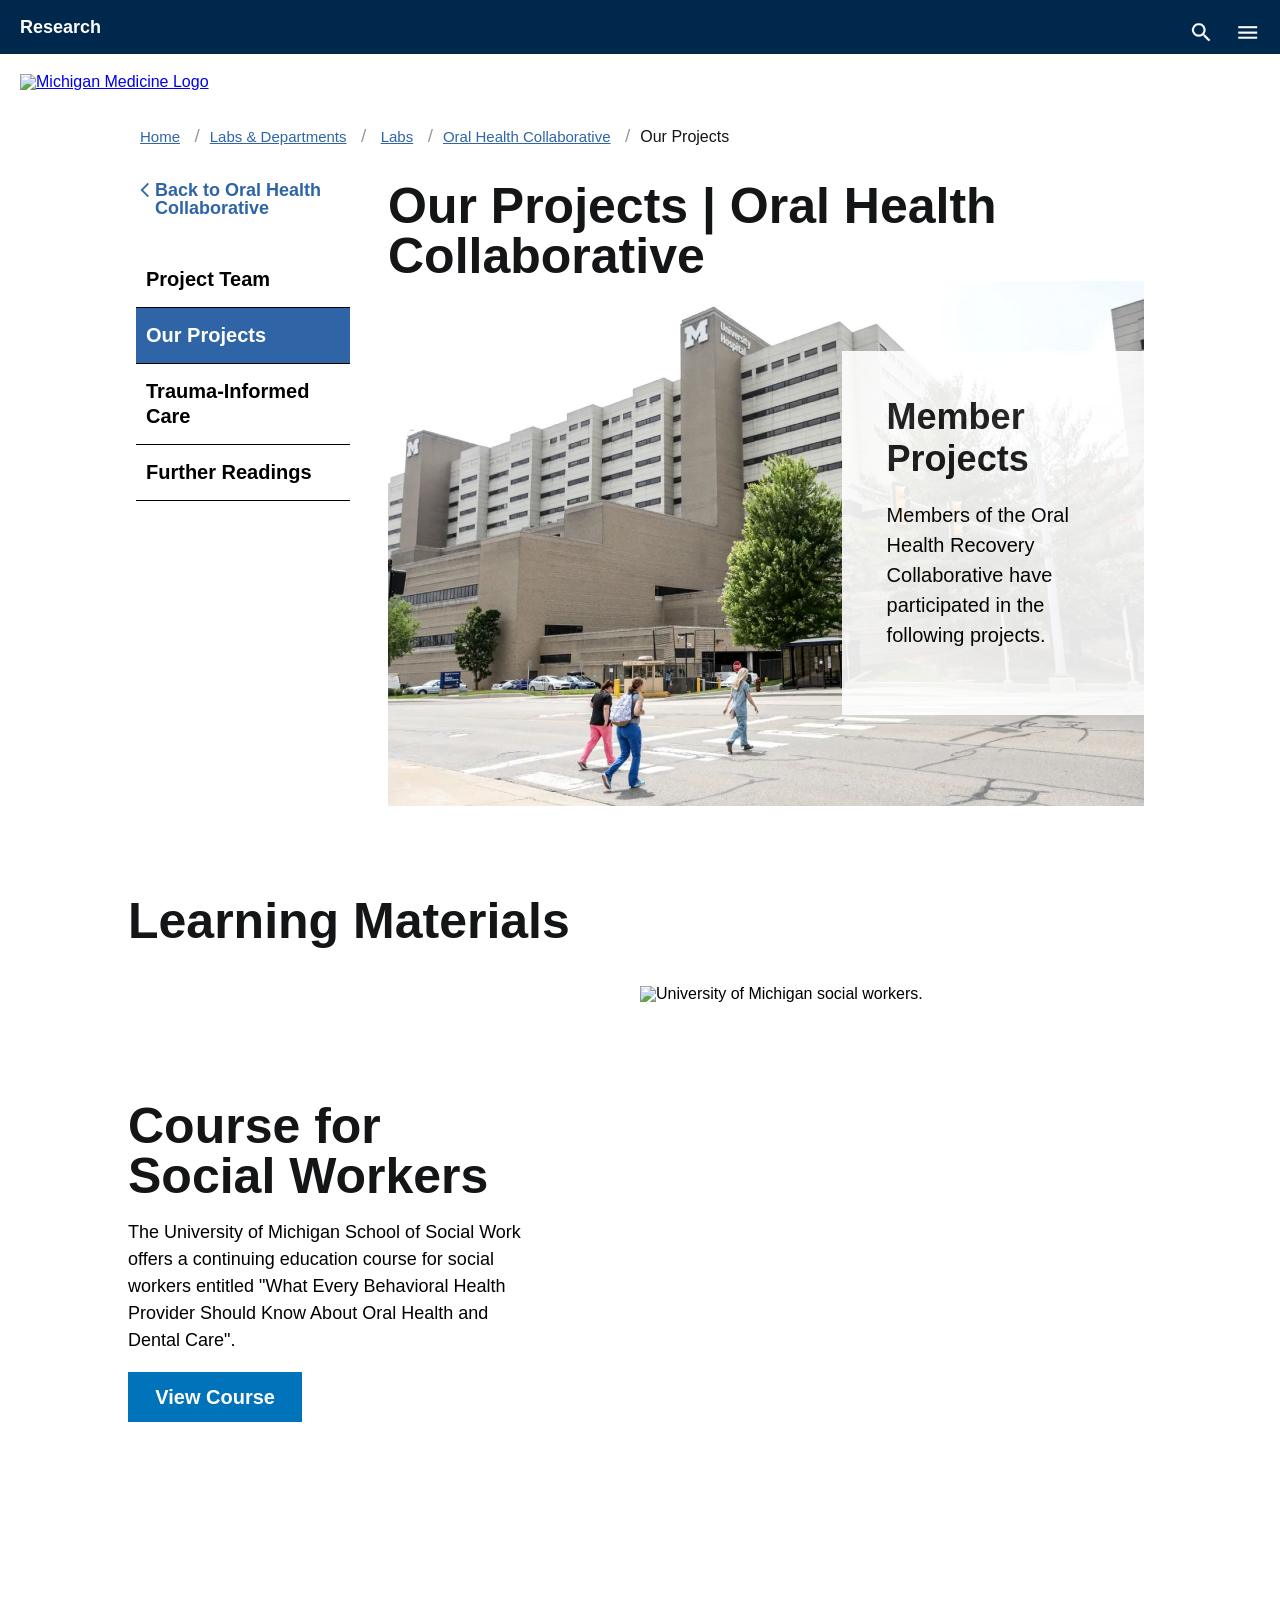
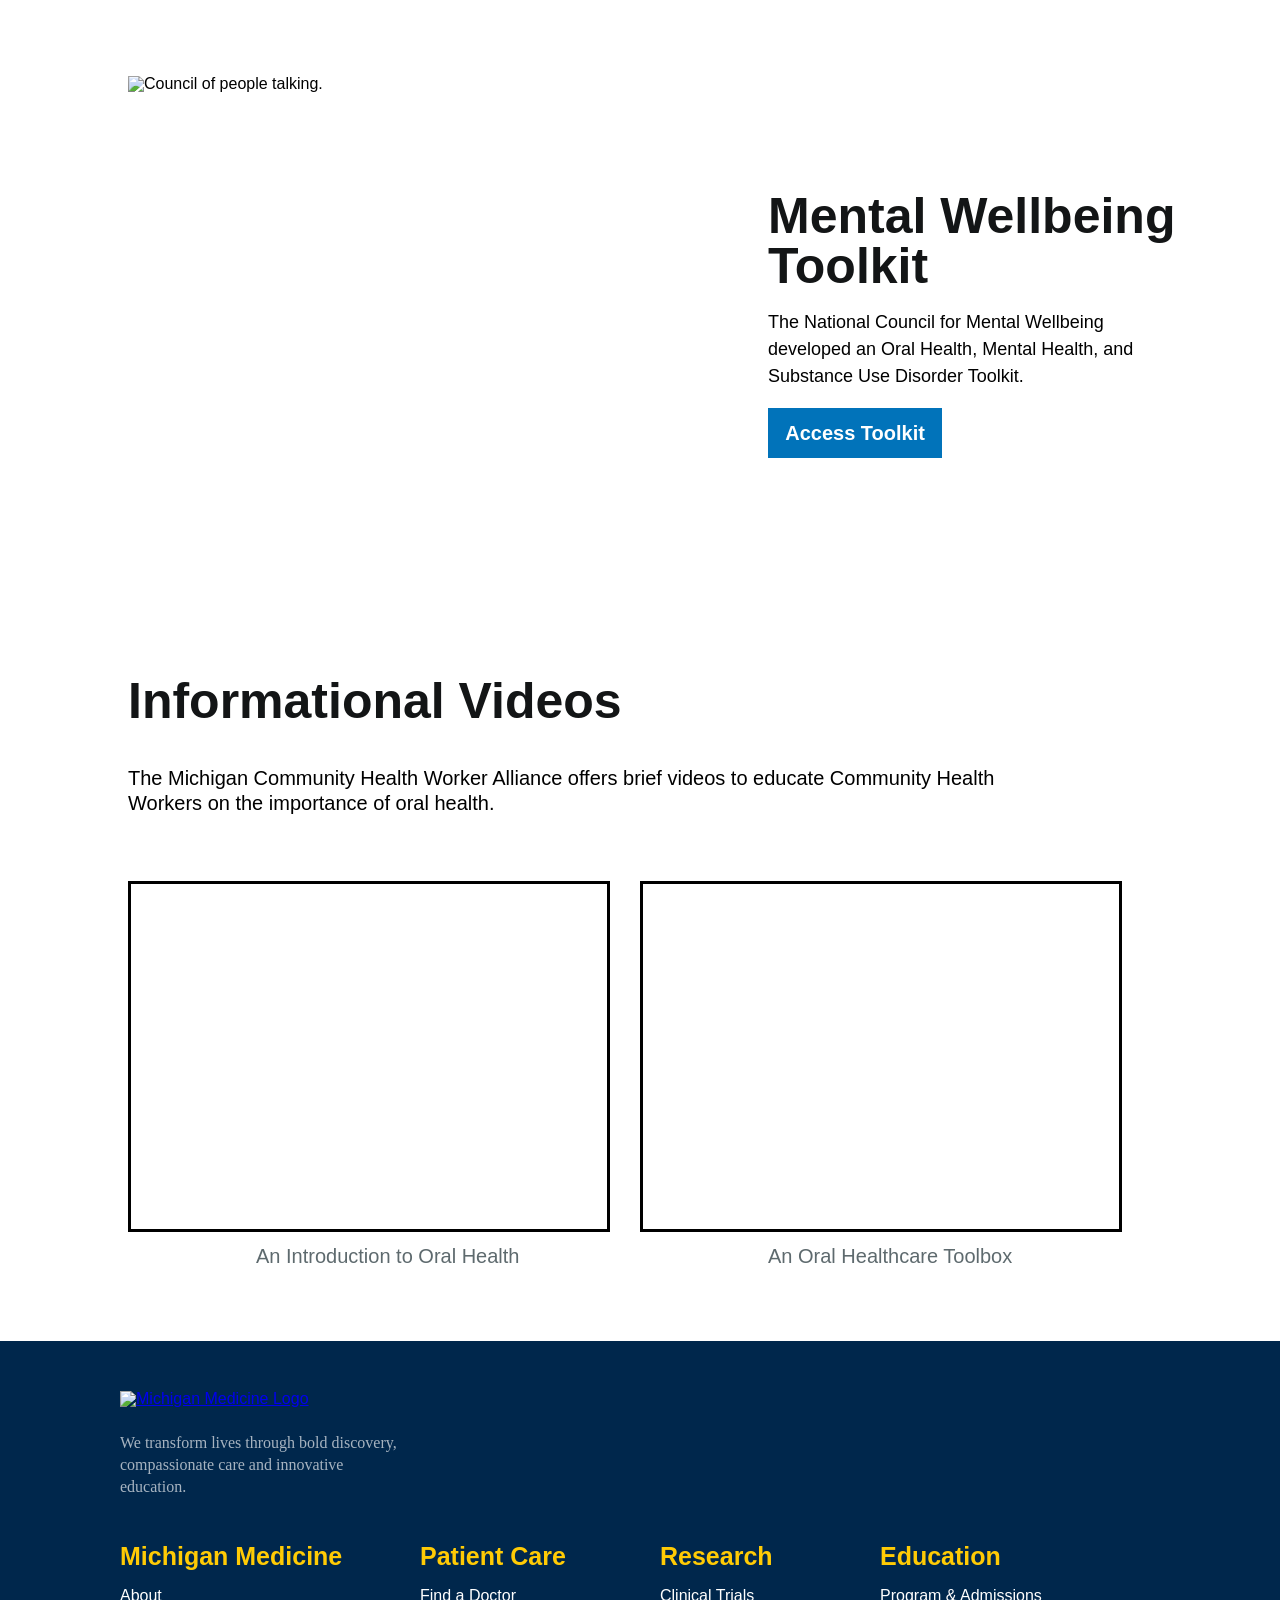
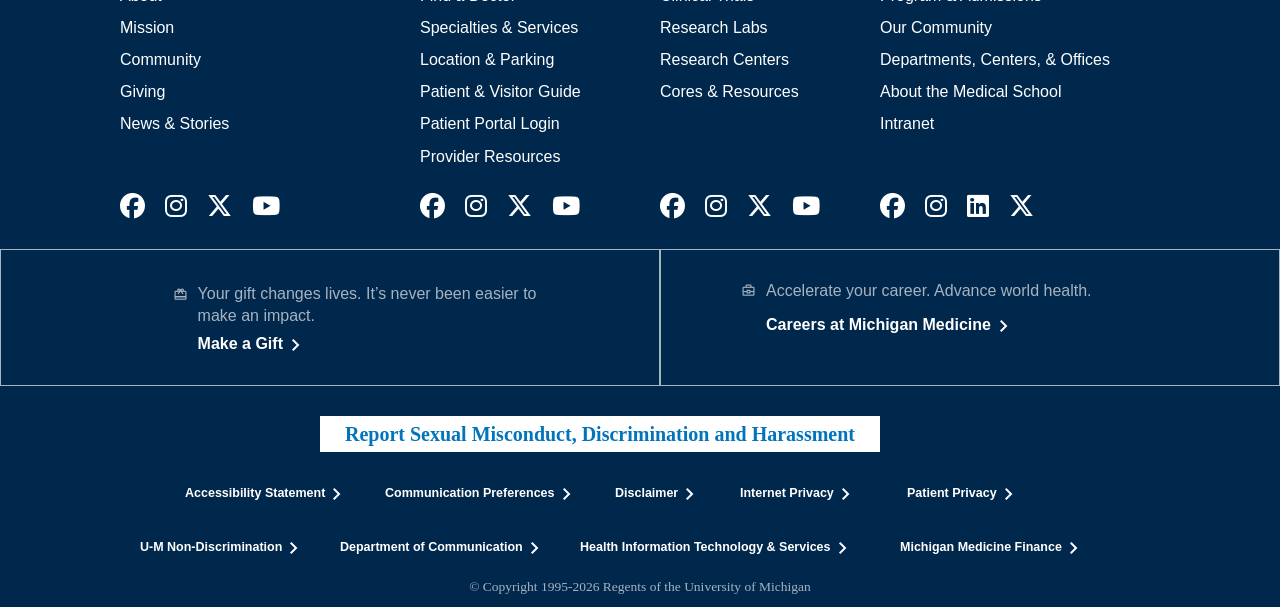
==== commit 82232aee: "Work done on projects page" ====
--- a/projects.html
+++ b/projects.html
@@ -51,13 +51,28 @@
             <img id ="child_img" src="images/hospital image 2.jpg" alt="University Hospital Building."  style="width:100%"/>
         </div>
       </div>
-     <div id="main_content"> 
+     <div id="main_content">
+      <h2 class="sec_title" id="title_1">Learning Materials</h2>
       <div class="sec_info" id="info_1">
         <h1> Course for Social Workers</h1>
         <p>The University of Michigan School of Social Work offers a continuing education course for social workers entitled "What Every Behavioral Health Provider Should Know About Oral Health and Dental Care". </p>
          <a class="button_link" href="https://ssw.umich.edu/r/oralhealth">View Course</a>
       </div>
-      <img class="link_img" id="img_1" src="images/social_work_2.png">
+      <img class="link_img" id="img_1" src="images/social_work_3.png" alt="University of Michigan social workers.">
+      <img class="link_img" id="img_2" src="images/council.jpg" alt="Council of people talking.">
+      <div class="sec_info" id="info_2">
+        <h1> Mental Wellbeing Toolkit</h1>
+        <p>The National Council for Mental Wellbeing developed an Oral Health, Mental Health, and Substance Use Disorder Toolkit.</p>
+         <a class="button_link" href="https://www.thenationalcouncil.org/resources/oral-health-mental-health-substance-use-treatment-toolkit/ ">Access Toolkit</a>
+      </div>
+      <h2 class="sec_title" id="title_2">Informational Videos</h2>
+      <p id="video_p">The Michigan Community Health Worker Alliance offers brief videos to educate Community 
+        Health Workers on the importance of oral health.
+      </p>
+      <iframe class="video_frame" id="video_1" src="https://www.youtube.com/embed/Bg6plK_VLQE" title ="YouTube video player" allow="accelerometer; autoplay; clipboard-write; encrypted-media; gyroscope; picture-in-picture; web-share" referrerpolicy="strict-origin-when-cross-origin" allowfullscreen></iframe>
+      <p class="video_text" id="text_1">An Introduction to Oral Health</p>
+      <iframe class="video_frame" id="video_2" src="https://www.youtube.com/embed/vhWJw5n7rq4" title ="YouTube video player" allow="accelerometer; autoplay; clipboard-write; encrypted-media; gyroscope; picture-in-picture; web-share" referrerpolicy="strict-origin-when-cross-origin" allowfullscreen></iframe>
+      <p class="video_text" id="text_2">An Oral Healthcare Toolbox </p>
      </div>
     </main>
     <footer>
--- a/css/projects.css
+++ b/css/projects.css
@@ -1,16 +1,34 @@
 #main_content{
  display: grid;
- grid-template-columns: repeat(11, 1fr);
- grid-template-rows: repeat(10, 1fr);
- margin-top: 40px;
- column-gap: 25px;
+ grid-template-columns: repeat(10, 1fr);
+ grid-template-rows: min-content repeat(17, 1fr);
+}
+.sec_title{
+    font-size: 50px;
+    grid-column: 2/-1;
+    margin-top: 25px;
+    margin-bottom: 40px;
+}
+#title_1{
+    grid-row: 1;
+}
+#title_2{
+    grid-row: 13;
+    vertical-align: middle;
 }
 #info_1{
     grid-column: 2/6;
-    grid-row: 2/6;
+    grid-row: 3/6;
+}
+#info_2{
+   grid-column: 7/11;
+   grid-row:9/12;
 }
 .sec_info h1{
     font-size: 50px;
+}
+.sec_info{
+    margin-right: 100px;
 }
 .sec_info p{
     font-size: 18px;
@@ -22,11 +40,11 @@
     width: 35%;
     padding: 15px;
     font-size: 20px;
-   font-weight: 700;
-   color:white;
-   text-decoration: none;
-   display: block;
-   transition: .25s;
+    font-weight: 700;
+    color:white;
+    text-decoration: none;
+    display: block;
+    transition: .25s;
 }
 
 .button_link:hover{
@@ -34,10 +52,47 @@
     text-decoration: underline;
 }
 #img_1{
-    grid-column: 6/11;
-    grid-row: 1/9;
+    grid-column: 6/10;
+    grid-row: 2/7;
+}
+#img_2{
+    grid-column: 2/6;
+    grid-row: 8/13;
 }
 .link_img{
-    width: 100%;
+    width:100%;
     height:100%;
+    object-fit:cover;
+}
+#video_p{
+    font-size: 20px;
+    line-height: 25px;
+    grid-column: 2/9;
+    grid-row:14/15;
+    margin:0px;
+    vertical-align: center;
+}
+.video_frame{
+    width: 93%;
+    height: 100%;
+    border:3px solid black;
+}
+#video_1{
+    grid-row: 15/18;
+    grid-column: 2/6;
+}
+#video_2{
+    grid-row:15/18;
+    grid-column: 6/10;
+}
+.video_text{
+    font-size: 20px;
+    color:rgb(94, 106, 110);
+    grid-row: 18;
+}
+#text_1{
+    grid-column: 3/-1;
+}
+#text_2{
+    grid-column: 7/-1;
 }
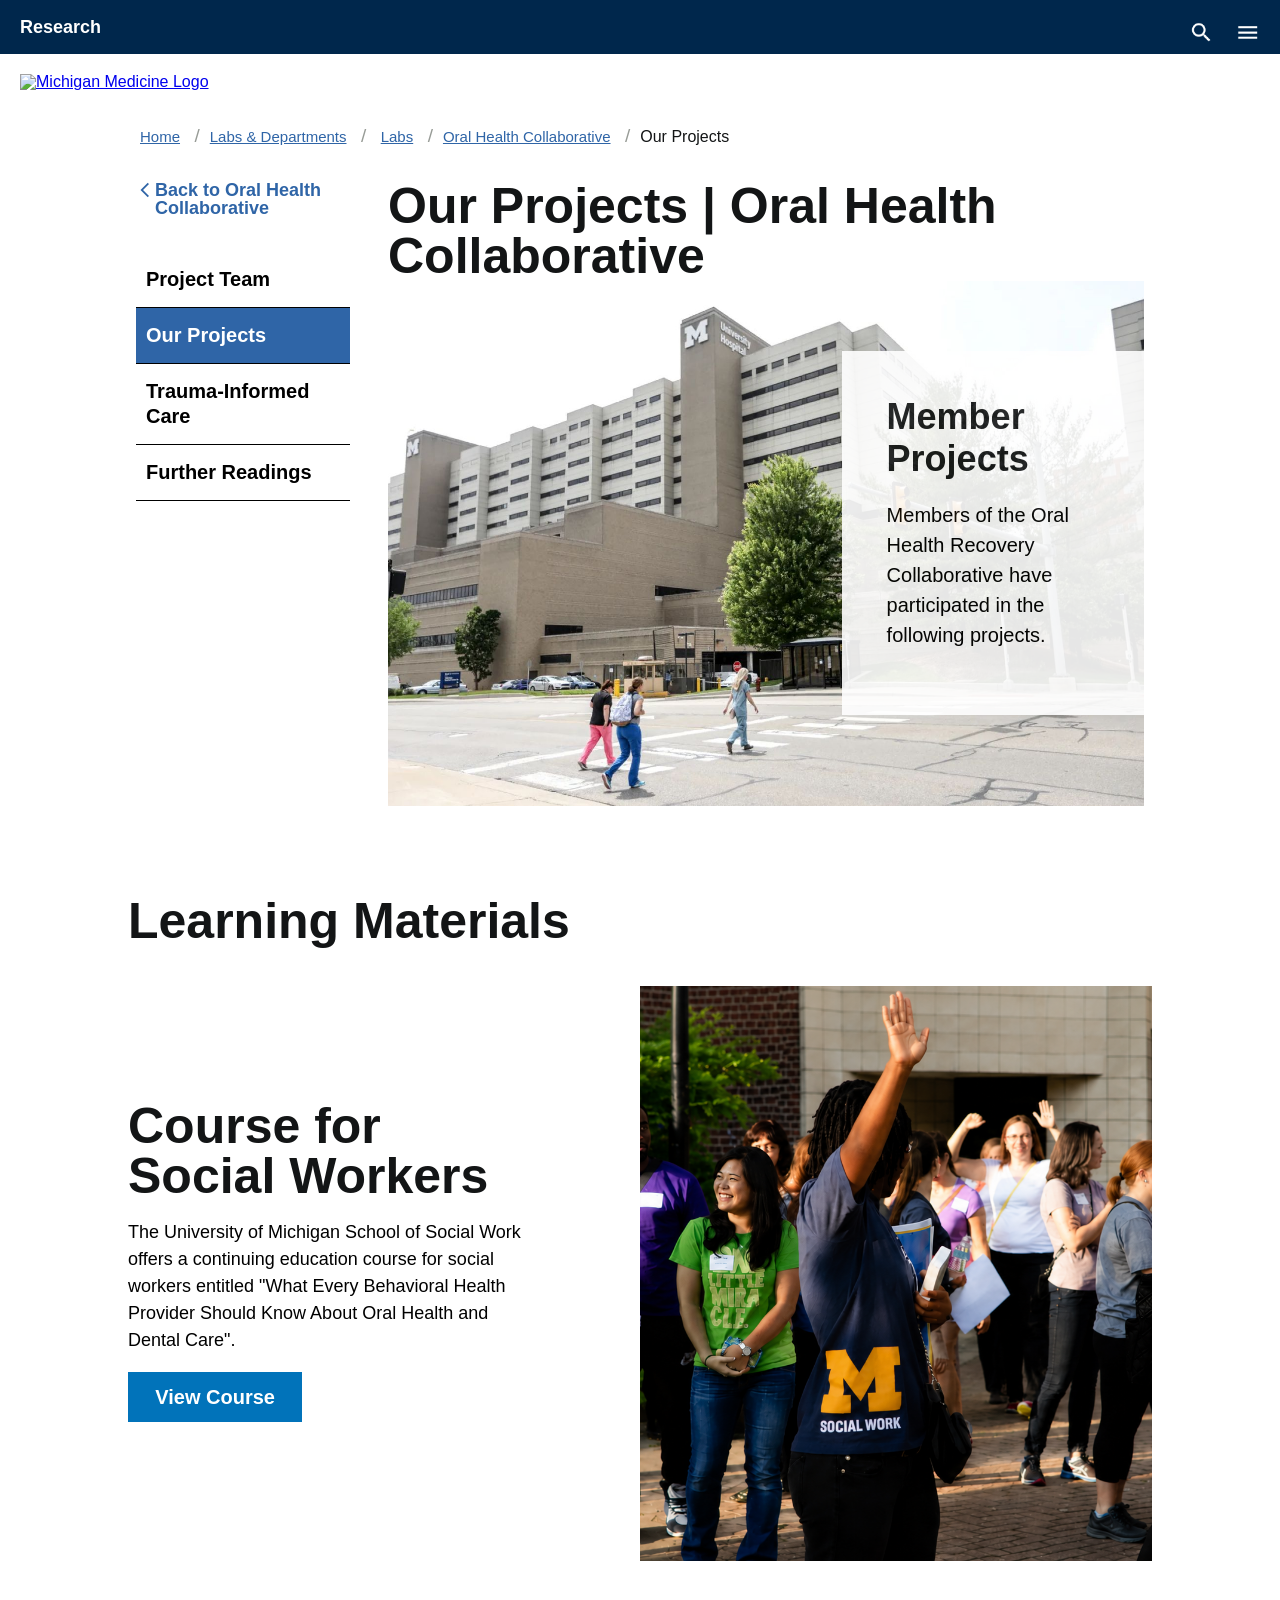
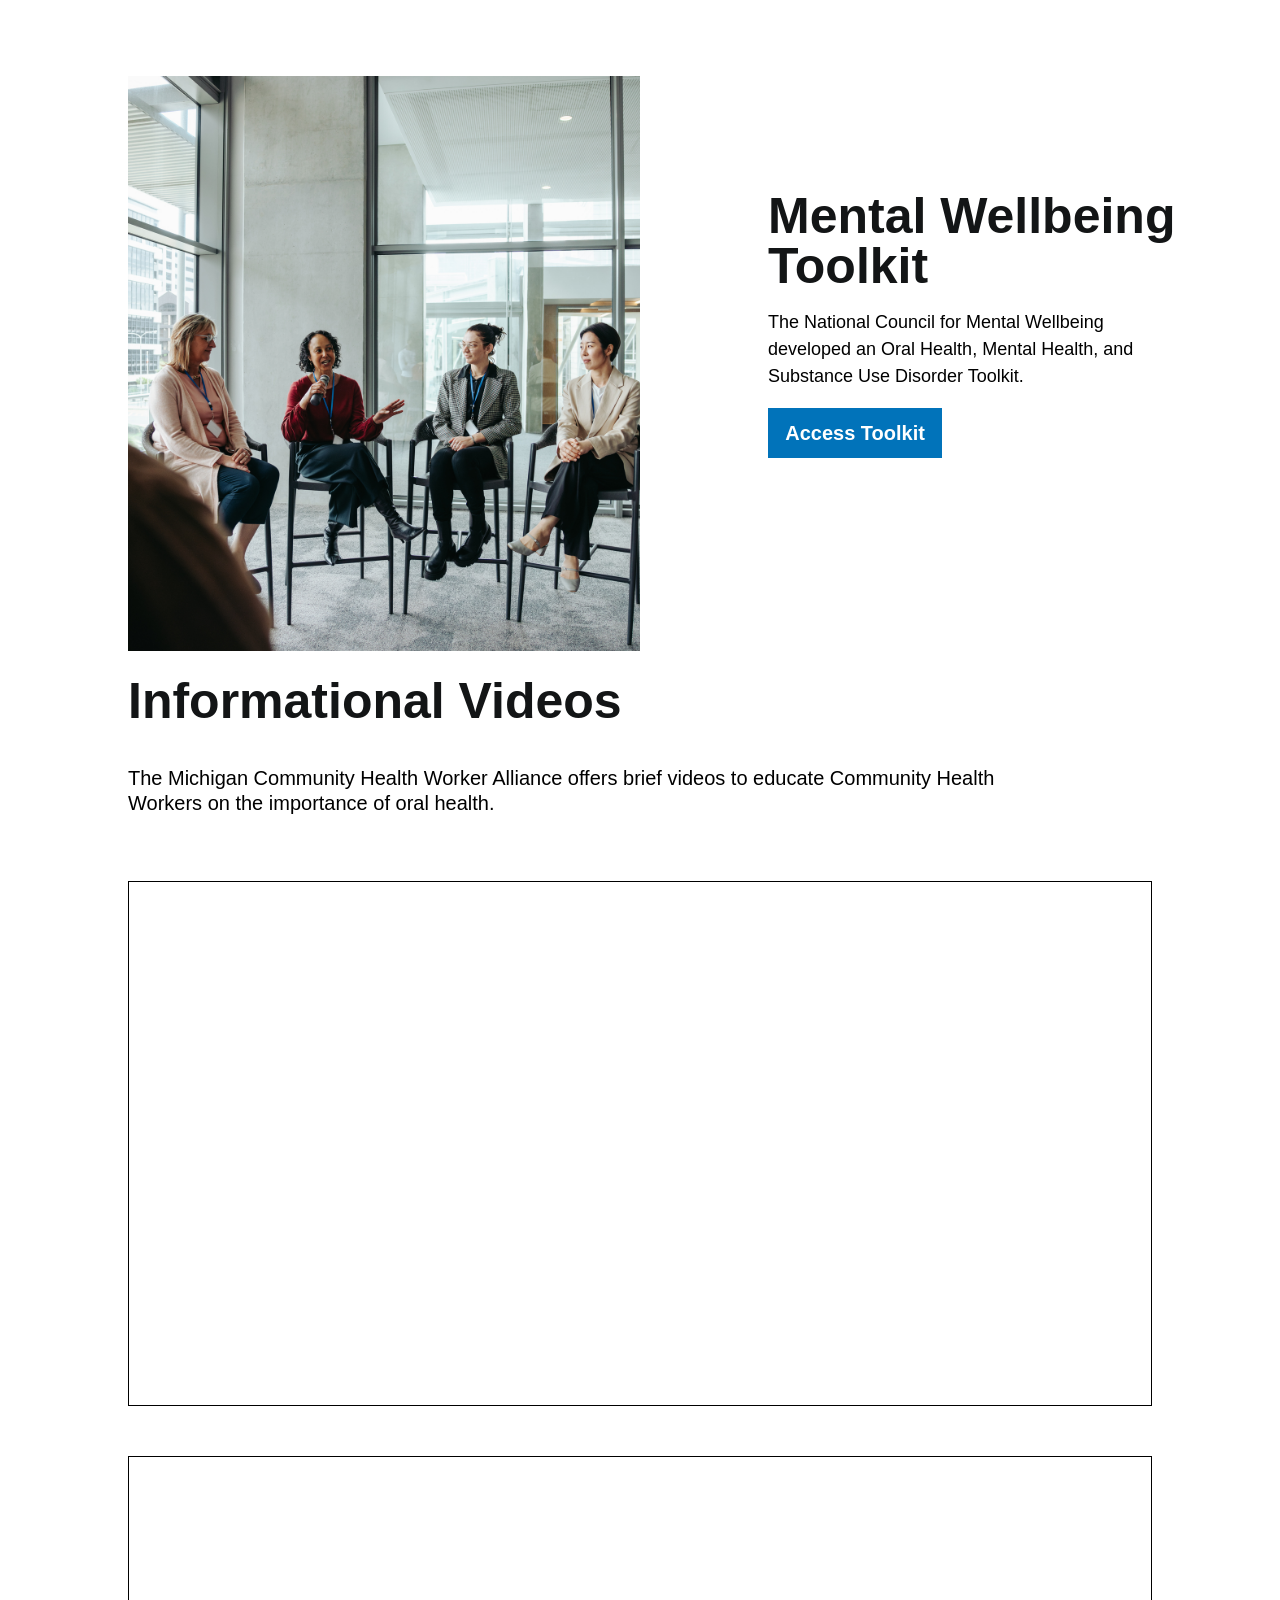
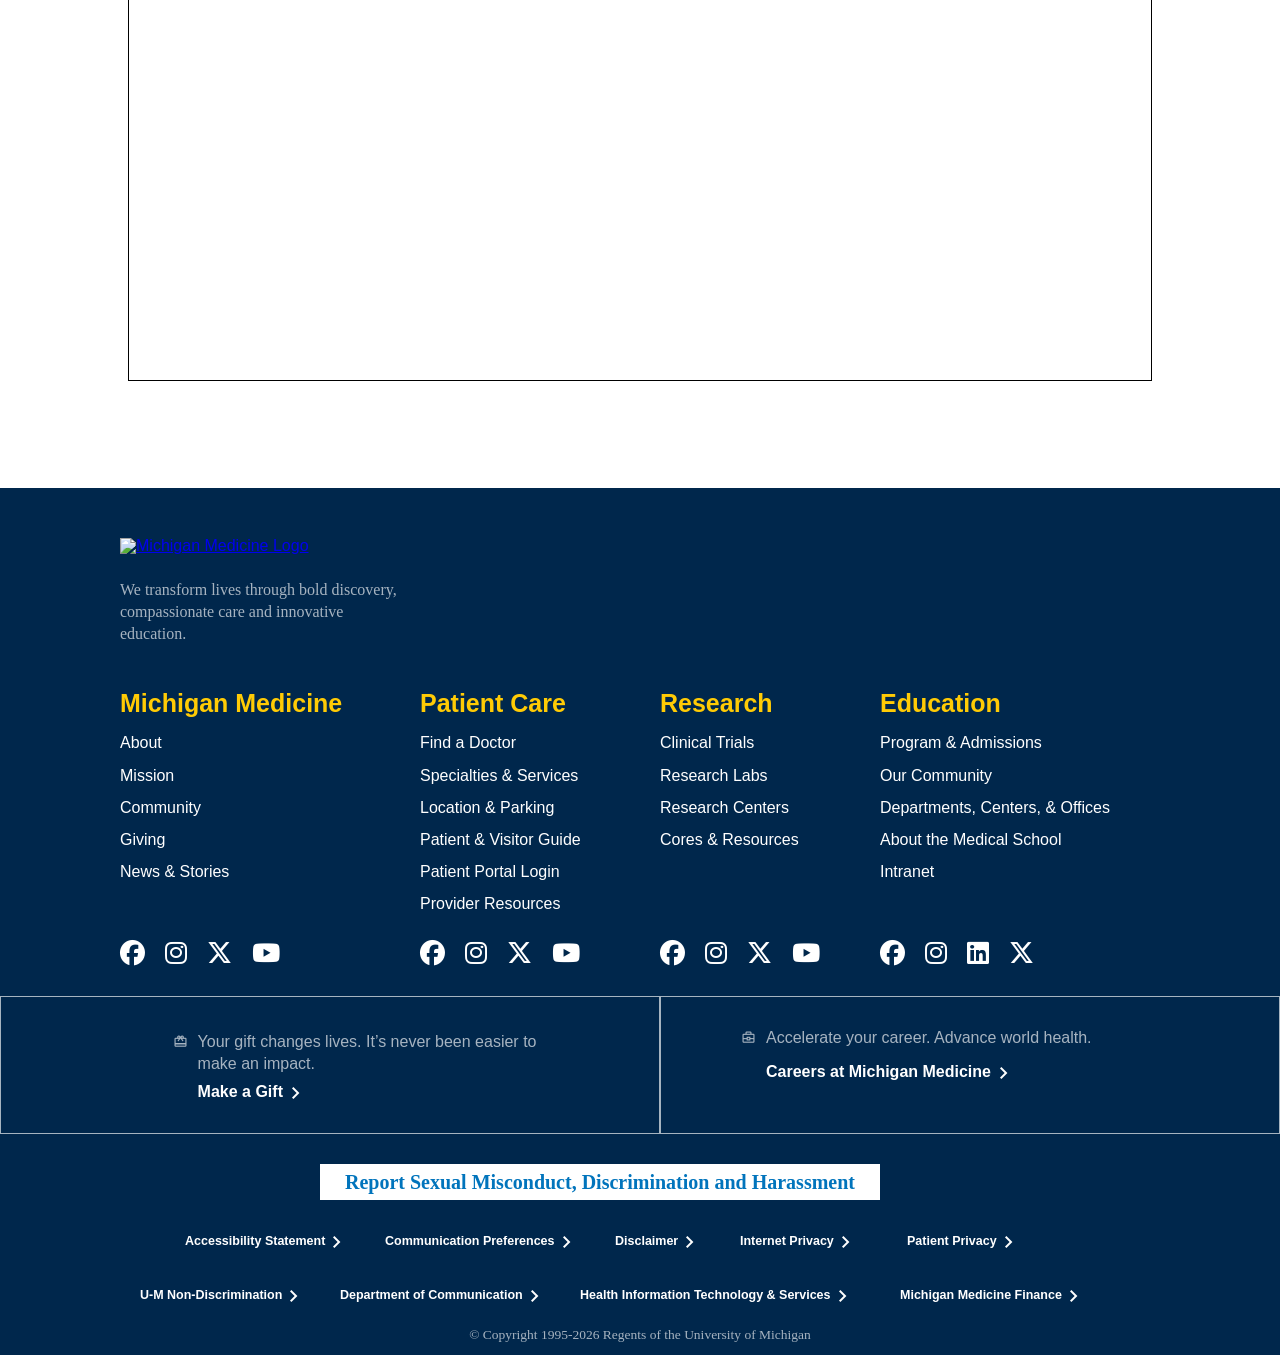
==== commit 44a9227f: "Added embedded YouTube video links to project page" ====
--- a/projects.html
+++ b/projects.html
@@ -69,11 +69,13 @@
       <p id="video_p">The Michigan Community Health Worker Alliance offers brief videos to educate Community 
         Health Workers on the importance of oral health.
       </p>
-      <iframe class="video_frame" id="video_1" src="https://www.youtube.com/embed/Bg6plK_VLQE" title ="YouTube video player" allow="accelerometer; autoplay; clipboard-write; encrypted-media; gyroscope; picture-in-picture; web-share" referrerpolicy="strict-origin-when-cross-origin" allowfullscreen></iframe>
-      <p class="video_text" id="text_1">An Introduction to Oral Health</p>
-      <iframe class="video_frame" id="video_2" src="https://www.youtube.com/embed/vhWJw5n7rq4" title ="YouTube video player" allow="accelerometer; autoplay; clipboard-write; encrypted-media; gyroscope; picture-in-picture; web-share" referrerpolicy="strict-origin-when-cross-origin" allowfullscreen></iframe>
-      <p class="video_text" id="text_2">An Oral Healthcare Toolbox </p>
-     </div>
+      <div class="video_frame" id="video_1">
+        <iframe width=100% height=100% src="https://www.youtube.com/embed/Bg6plK_VLQE?si=Xsww9hmYoaRJlHwq" title="YouTube video player" frameborder="0" allow="accelerometer; autoplay; clipboard-write; encrypted-media; gyroscope; picture-in-picture; web-share" referrerpolicy="strict-origin-when-cross-origin" allowfullscreen></iframe>
+      </div>
+      <div class="video_frame" id="video_2">
+        <iframe width=100% height=98% src="https://www.youtube.com/embed/vhWJw5n7rq4?si=r2Jp2-zz7cXpppPD" title="YouTube video player" frameborder="0" allow="accelerometer; autoplay; clipboard-write; encrypted-media; gyroscope; picture-in-picture; web-share" referrerpolicy="strict-origin-when-cross-origin" allowfullscreen></iframe>
+      </div>
+    </div>
     </main>
     <footer>
       <a id ="footer_img" href="https://medresearch.umich.edu/"><img src="https://www.uofmhealth.org/themes/custom/outline_frontend/mm-logo-white-text.svg" alt="Michigan Medicine Logo"style="width:100%;height:auto;"/></a>
--- a/css/projects.css
+++ b/css/projects.css
@@ -1,7 +1,7 @@
 #main_content{
  display: grid;
  grid-template-columns: repeat(10, 1fr);
- grid-template-rows: min-content repeat(17, 1fr);
+ grid-template-rows: min-content repeat(23, 1fr) .5fr;
 }
 .sec_title{
     font-size: 50px;
@@ -73,26 +73,18 @@
     vertical-align: center;
 }
 .video_frame{
-    width: 93%;
-    height: 100%;
-    border:3px solid black;
+    position: relative;
+    border: solid black 1px;
+    margin-bottom: 50px;
 }
+
+
+
 #video_1{
-    grid-row: 15/18;
-    grid-column: 2/6;
+    grid-row: 15/20;
+    grid-column: 2/10;
 }
 #video_2{
-    grid-row:15/18;
-    grid-column: 6/10;
+    grid-row: 20/25;
+    grid-column: 2/10;
 }
-.video_text{
-    font-size: 20px;
-    color:rgb(94, 106, 110);
-    grid-row: 18;
-}
-#text_1{
-    grid-column: 3/-1;
-}
-#text_2{
-    grid-column: 7/-1;
-}
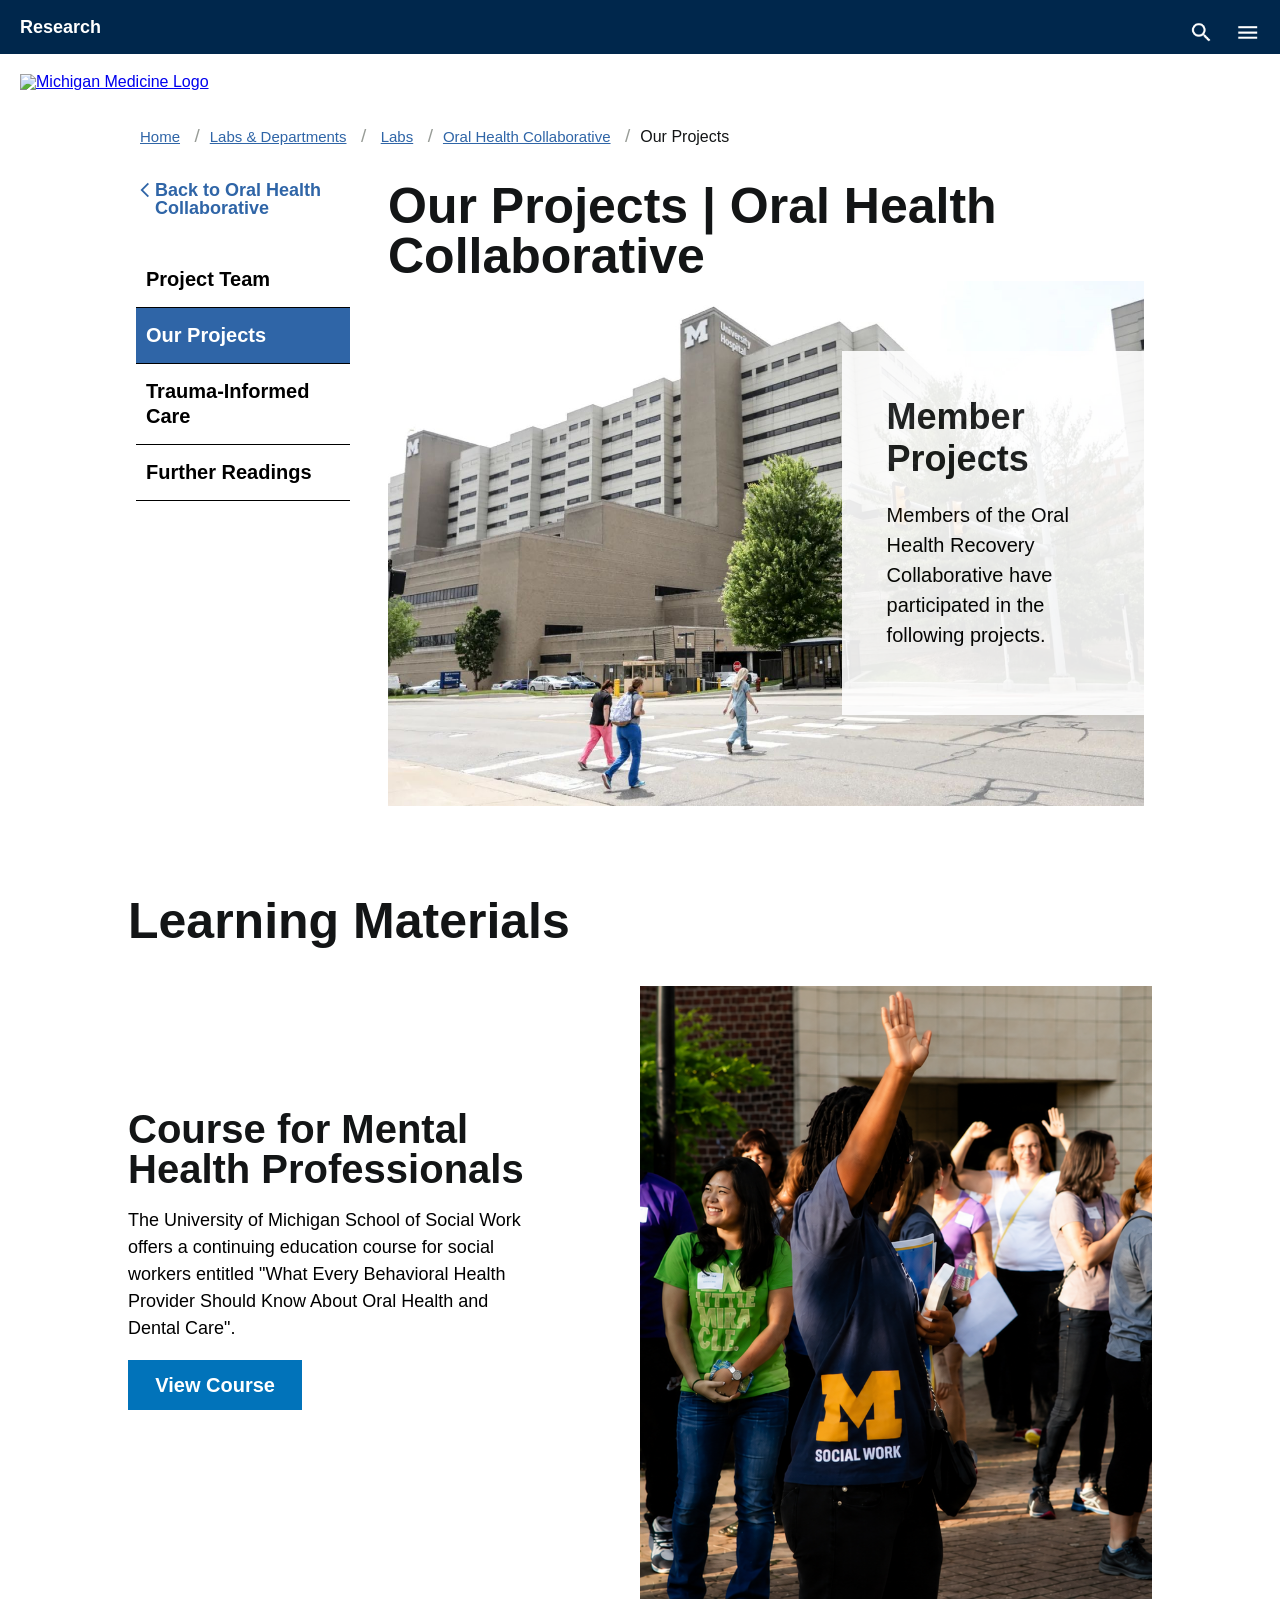
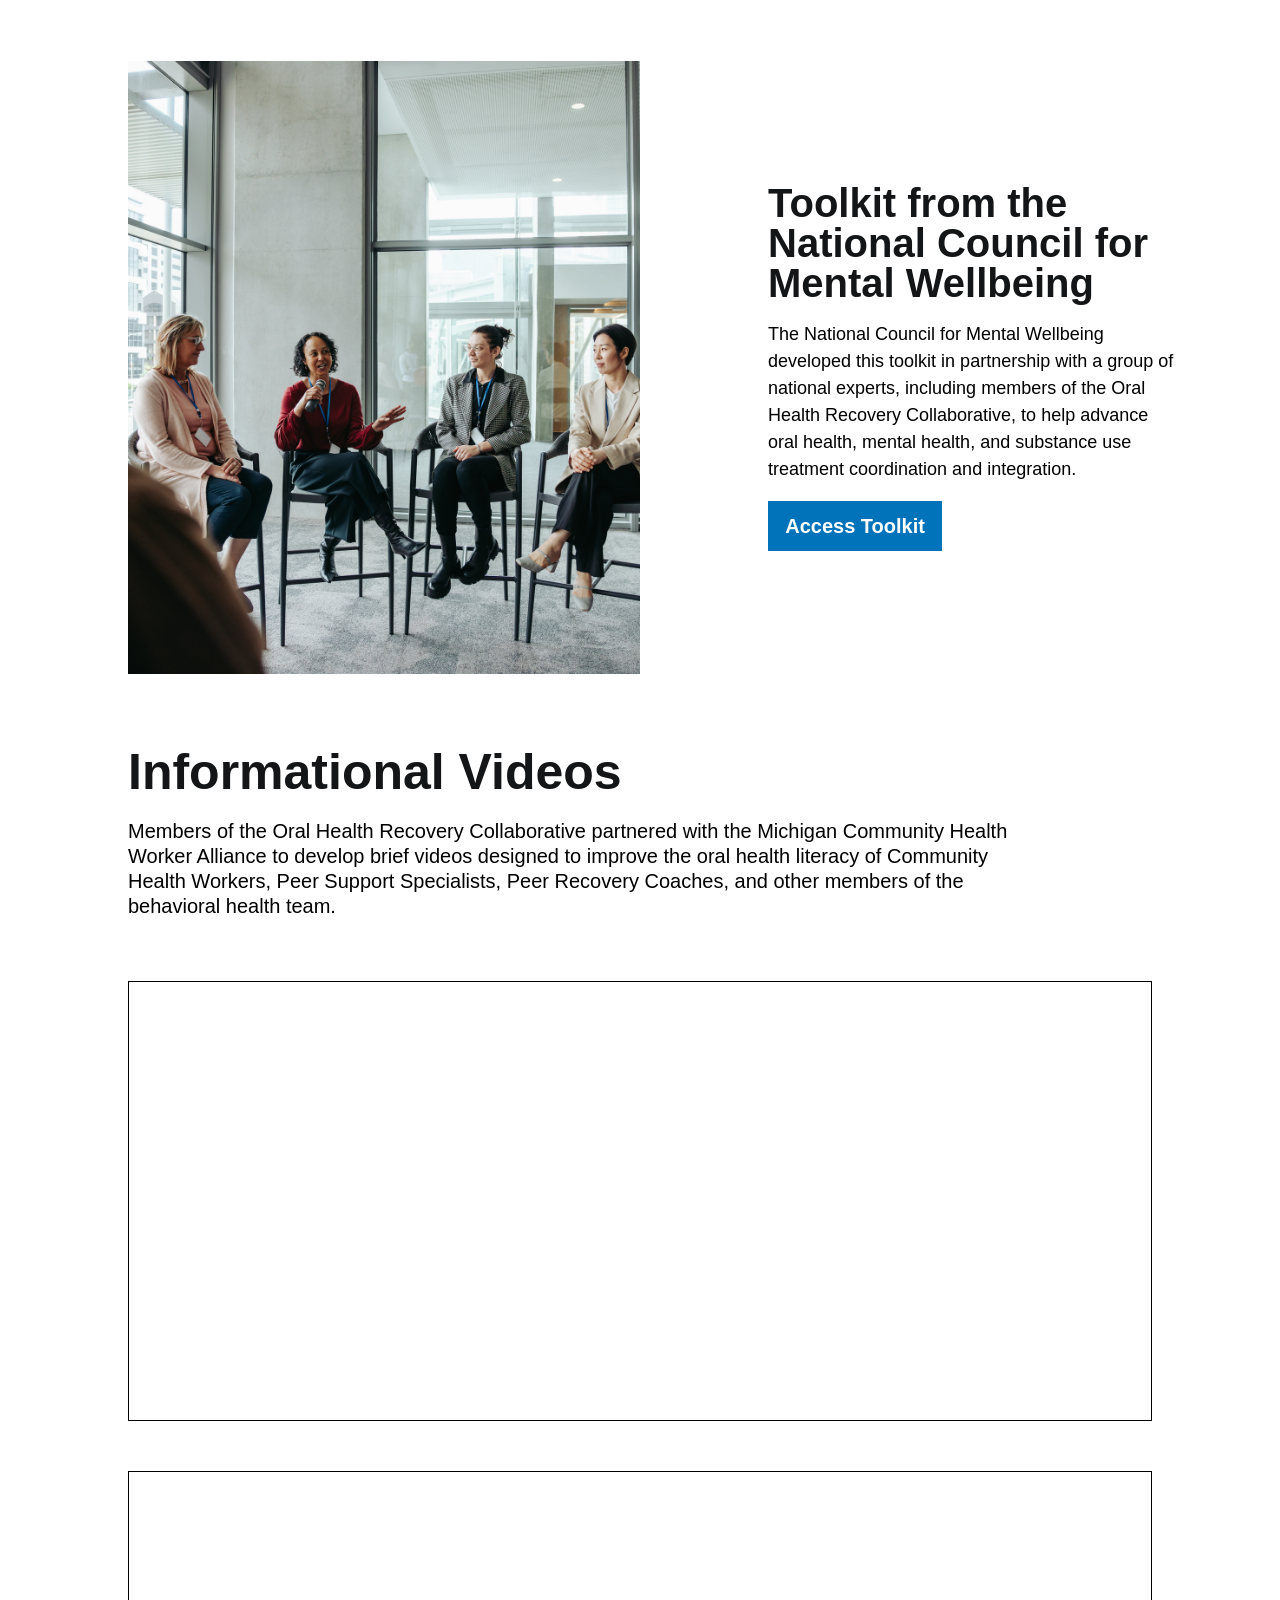
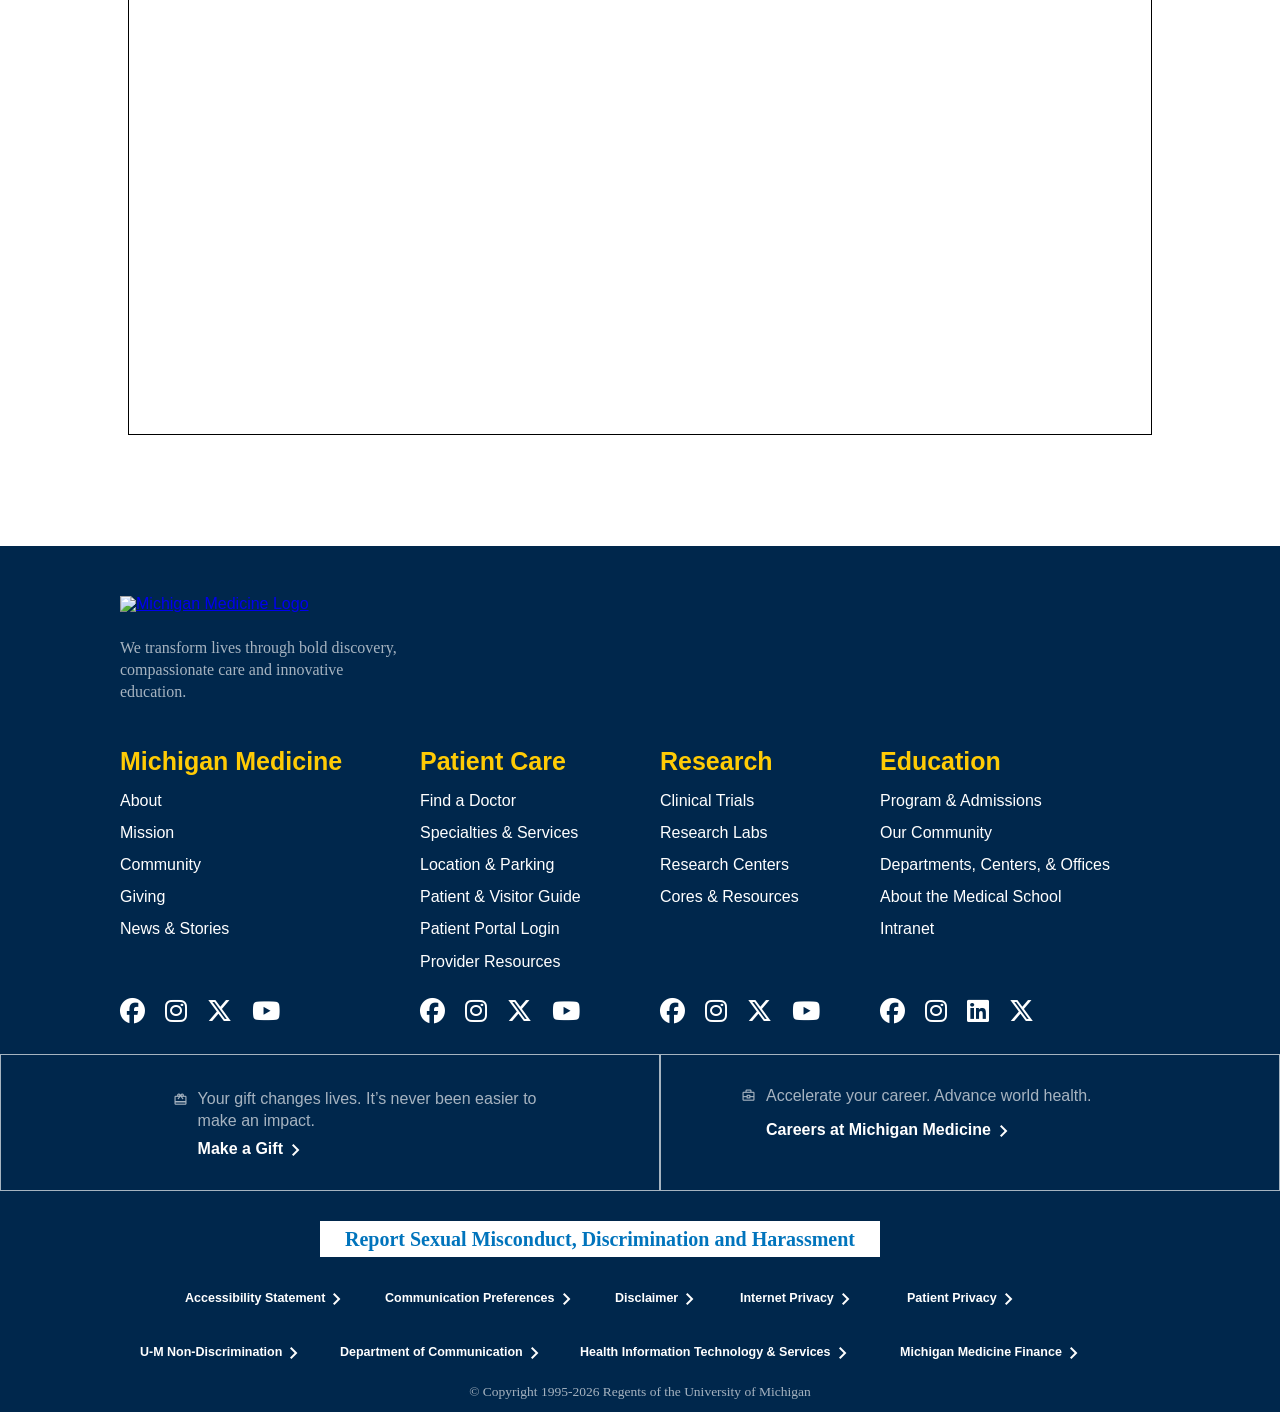
==== commit 2fab0e59: "Fixed content and media queries." ====
--- a/projects.html
+++ b/projects.html
@@ -54,20 +54,19 @@
      <div id="main_content">
       <h2 class="sec_title" id="title_1">Learning Materials</h2>
       <div class="sec_info" id="info_1">
-        <h1> Course for Social Workers</h1>
+        <h1>Course for Mental Health Professionals</h1>
         <p>The University of Michigan School of Social Work offers a continuing education course for social workers entitled "What Every Behavioral Health Provider Should Know About Oral Health and Dental Care". </p>
          <a class="button_link" href="https://ssw.umich.edu/r/oralhealth">View Course</a>
       </div>
       <img class="link_img" id="img_1" src="images/social_work_3.png" alt="University of Michigan social workers.">
       <img class="link_img" id="img_2" src="images/council.jpg" alt="Council of people talking.">
       <div class="sec_info" id="info_2">
-        <h1> Mental Wellbeing Toolkit</h1>
-        <p>The National Council for Mental Wellbeing developed an Oral Health, Mental Health, and Substance Use Disorder Toolkit.</p>
+        <h1>Toolkit from the National Council for Mental Wellbeing</h1>
+        <p>The National Council for Mental Wellbeing developed this toolkit in partnership with a group of national experts, including members of the Oral Health Recovery Collaborative, to help advance oral health, mental health, and substance use treatment coordination and integration.</p>
          <a class="button_link" href="https://www.thenationalcouncil.org/resources/oral-health-mental-health-substance-use-treatment-toolkit/ ">Access Toolkit</a>
       </div>
       <h2 class="sec_title" id="title_2">Informational Videos</h2>
-      <p id="video_p">The Michigan Community Health Worker Alliance offers brief videos to educate Community 
-        Health Workers on the importance of oral health.
+      <p id="video_p">Members of the Oral Health Recovery Collaborative partnered with the Michigan Community Health Worker Alliance to develop brief videos designed to improve the oral health literacy of Community Health Workers, Peer Support Specialists, Peer Recovery Coaches, and other members of the behavioral health team.
       </p>
       <div class="video_frame" id="video_1">
         <iframe width=100% height=100% src="https://www.youtube.com/embed/Bg6plK_VLQE?si=Xsww9hmYoaRJlHwq" title="YouTube video player" frameborder="0" allow="accelerometer; autoplay; clipboard-write; encrypted-media; gyroscope; picture-in-picture; web-share" referrerpolicy="strict-origin-when-cross-origin" allowfullscreen></iframe>
--- a/css/projects.css
+++ b/css/projects.css
@@ -1,7 +1,7 @@
 #main_content{
  display: grid;
  grid-template-columns: repeat(10, 1fr);
- grid-template-rows: min-content repeat(23, 1fr) .5fr;
+ grid-template-rows: min-content repeat(5, 1fr) .5fr repeat(7, 1fr) .5fr repeat(9, 1fr) .5fr;
 }
 .sec_title{
     font-size: 50px;
@@ -14,7 +14,8 @@
 }
 #title_2{
     grid-row: 13;
-    vertical-align: middle;
+    margin: 0px;
+    align-self: flex-end;
 }
 #info_1{
     grid-column: 2/6;
@@ -25,7 +26,7 @@
    grid-row:9/12;
 }
 .sec_info h1{
-    font-size: 50px;
+    font-size: 40px;
 }
 .sec_info{
     margin-right: 100px;
@@ -51,6 +52,10 @@
     background-color: rgb(0, 39, 76);
     text-decoration: underline;
 }
+.button_link:focus{
+    background-color: rgb(0, 39, 76);
+    text-decoration: underline;
+}
 #img_1{
     grid-column: 6/10;
     grid-row: 2/7;
@@ -70,7 +75,7 @@
     grid-column: 2/9;
     grid-row:14/15;
     margin:0px;
-    vertical-align: center;
+    align-self: flex-end;
 }
 .video_frame{
     position: relative;
@@ -78,13 +83,109 @@
     margin-bottom: 50px;
 }
 
-
-
 #video_1{
-    grid-row: 15/20;
+    grid-row: 16/20;
     grid-column: 2/10;
 }
 #video_2{
     grid-row: 20/25;
     grid-column: 2/10;
 }
+@media only screen and (max-width:1000px){
+    #main_content{
+        grid-template-rows: min-content repeat(13, 1fr) .5fr;
+    }
+    .link_img{
+        display: none;
+    }
+    #info_1{
+        grid-column: 2/-1;
+        grid-row: 2/5;
+        margin-top: 50px;
+        margin-bottom: 50px;
+    }
+    #info_2{
+        grid-column: 2/-1;
+        grid-row: 4/7;
+        margin-top: 100px;
+    }
+    .sec_info h1{
+    font-size: 45px;
+    }    
+    #title_1{
+        margin-top:0px;
+    }
+    #title_2{
+        grid-row: 7;
+        align-self: auto;
+        margin-top: 30px;
+    }
+    #video_p{
+        grid-row:8/9;
+    }
+    .video_frame{
+        margin-top: 25px;
+    }
+    #video_1{
+       grid-row: 9/12;
+       grid-column: 2/-1;
+    }
+    #video_2{
+        grid-row: 12/15; 
+        grid-column: 2/-1; 
+    }
+}
+@media only screen and (max-width:500px){
+    #main_content{
+        grid-template-rows: min-content repeat(2, 1fr) .5fr .5fr repeat(2, 1fr);
+    }
+    .sec_title{
+        font-size: 40px;
+    }
+    .sec_info{
+        margin-right: 0px;
+    }
+    .sec_info h1{
+        font-size: 32px;
+    }
+    .sec_info p{
+        font-size: 16px;
+        line-height: 24px;
+    }
+    #info_1{
+        margin-top: 0px;
+        margin-bottom: 0px;
+        grid-row: 2;
+        grid-column: 2/10;
+    }
+    #info_2{
+        margin-top: 0px;
+        margin-bottom: 0px;
+        grid-row: 3;
+        grid-column: 2/10;
+    }
+    .button_link{
+        font-size: 16px;
+        width: 40%;
+    }
+    #title_2{
+        grid-row: 4;
+    }
+    #video_p{
+        grid-row:5;
+        align-self: auto;
+        grid-column: 2/-1;
+    }
+    .video_frame{
+        height: 75%;
+    }
+    #video_1{
+        grid-row: 6;
+        grid-column: 2/10;
+    }
+    #video_2{
+       grid-row: 7;
+       grid-column: 2/10;
+    }
+
+}
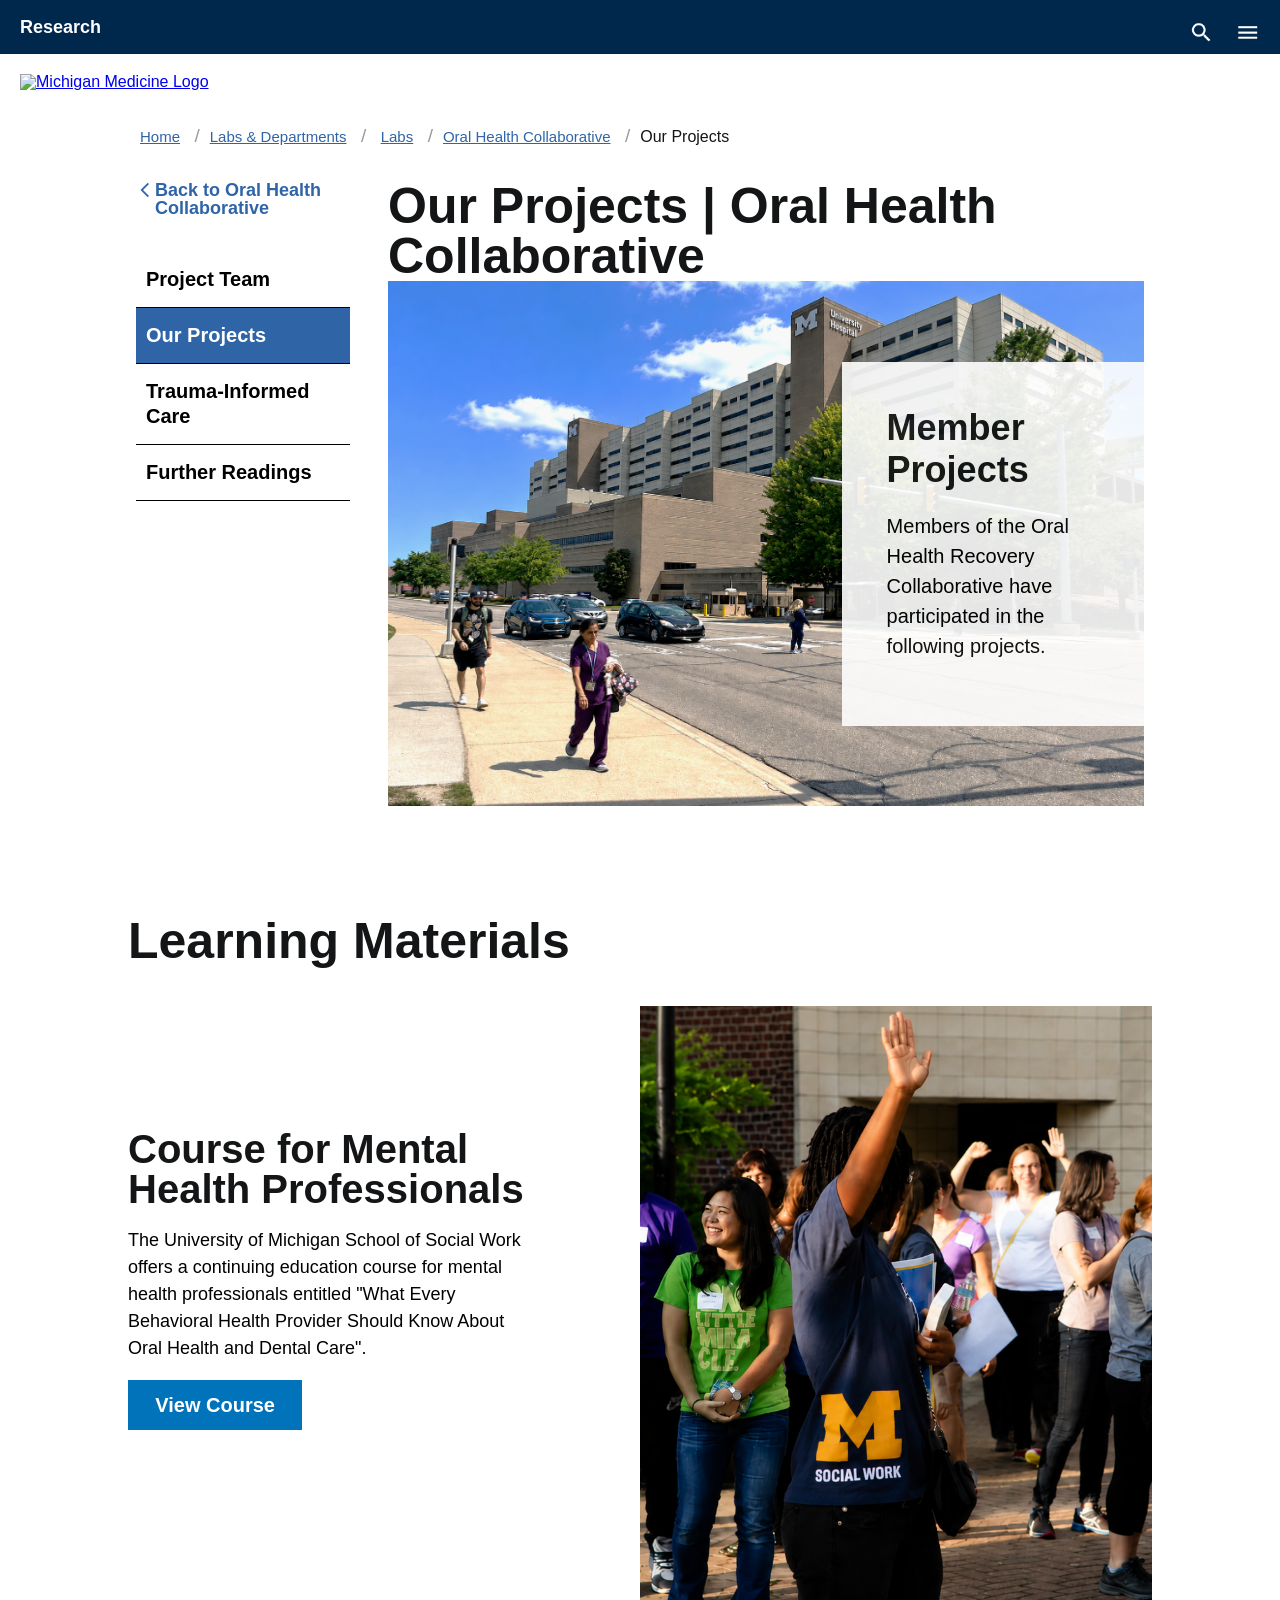
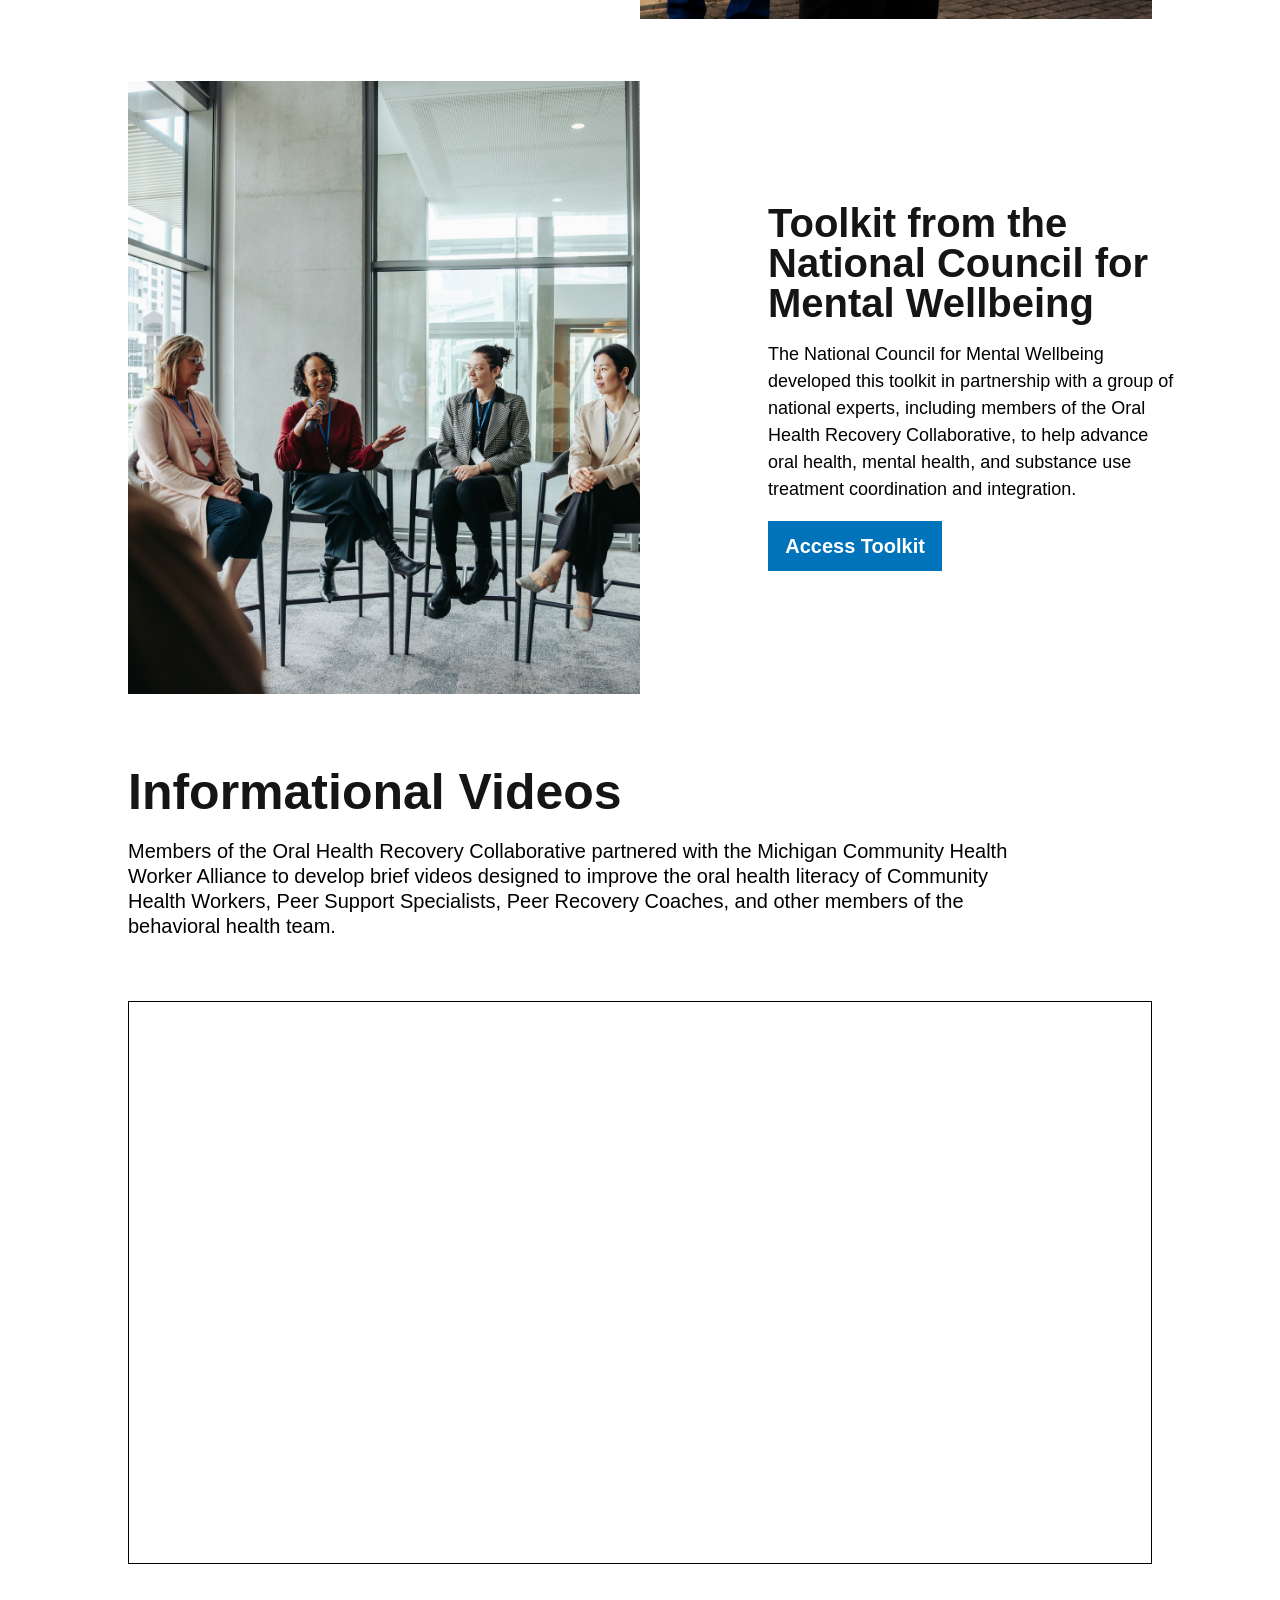
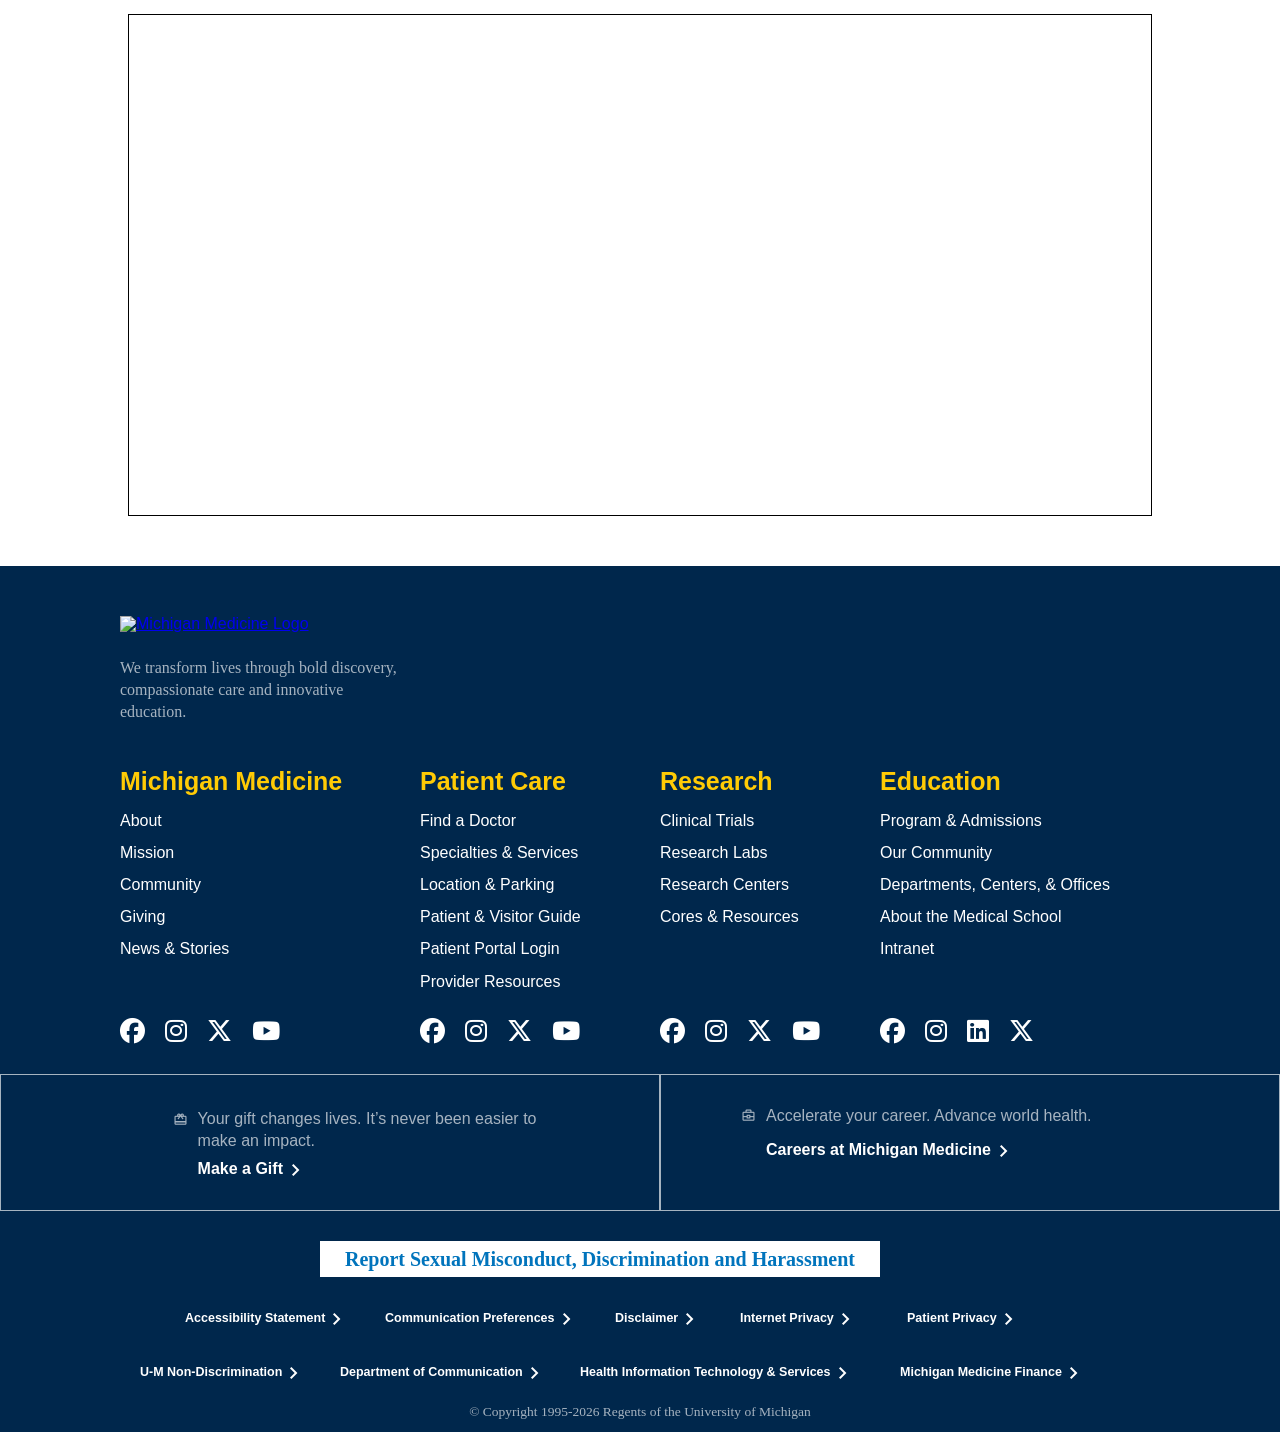
==== commit 6590a058: "Updated projects and team pages." ====
--- a/projects.html
+++ b/projects.html
@@ -48,14 +48,14 @@
         <div id="main_summary">
             <h1 id="page_title">Our Projects | Oral Health Collaborative</h1>
             <div id="child_info"><h2>Member Projects</h2> <p>Members of the Oral Health Recovery Collaborative have participated in the following projects.</p></div>
-            <img id ="child_img" src="images/hospital image 2.jpg" alt="University Hospital Building."  style="width:100%"/>
+            <img id ="child_img" src="images/hospital image 3.png" alt="University Hospital Building."  style="width:100%"/>
         </div>
       </div>
      <div id="main_content">
       <h2 class="sec_title" id="title_1">Learning Materials</h2>
       <div class="sec_info" id="info_1">
         <h1>Course for Mental Health Professionals</h1>
-        <p>The University of Michigan School of Social Work offers a continuing education course for social workers entitled "What Every Behavioral Health Provider Should Know About Oral Health and Dental Care". </p>
+        <p>The University of Michigan School of Social Work offers a continuing education course for mental health professionals entitled "What Every Behavioral Health Provider Should Know About Oral Health and Dental Care". </p>
          <a class="button_link" href="https://ssw.umich.edu/r/oralhealth">View Course</a>
       </div>
       <img class="link_img" id="img_1" src="images/social_work_3.png" alt="University of Michigan social workers.">
--- a/css/projects.css
+++ b/css/projects.css
@@ -84,11 +84,11 @@
 }
 
 #video_1{
-    grid-row: 16/20;
+    grid-row: 16/21;
     grid-column: 2/10;
 }
 #video_2{
-    grid-row: 20/25;
+    grid-row: 21/26;
     grid-column: 2/10;
 }
 @media only screen and (max-width:1000px){
@@ -128,11 +128,11 @@
     }
     #video_1{
        grid-row: 9/12;
-       grid-column: 2/-1;
+       grid-column: 2/10;
     }
     #video_2{
         grid-row: 12/15; 
-        grid-column: 2/-1; 
+        grid-column: 2/10; 
     }
 }
 @media only screen and (max-width:500px){
@@ -170,6 +170,7 @@
     }
     #title_2{
         grid-row: 4;
+        align-self: center;
     }
     #video_p{
         grid-row:5;
